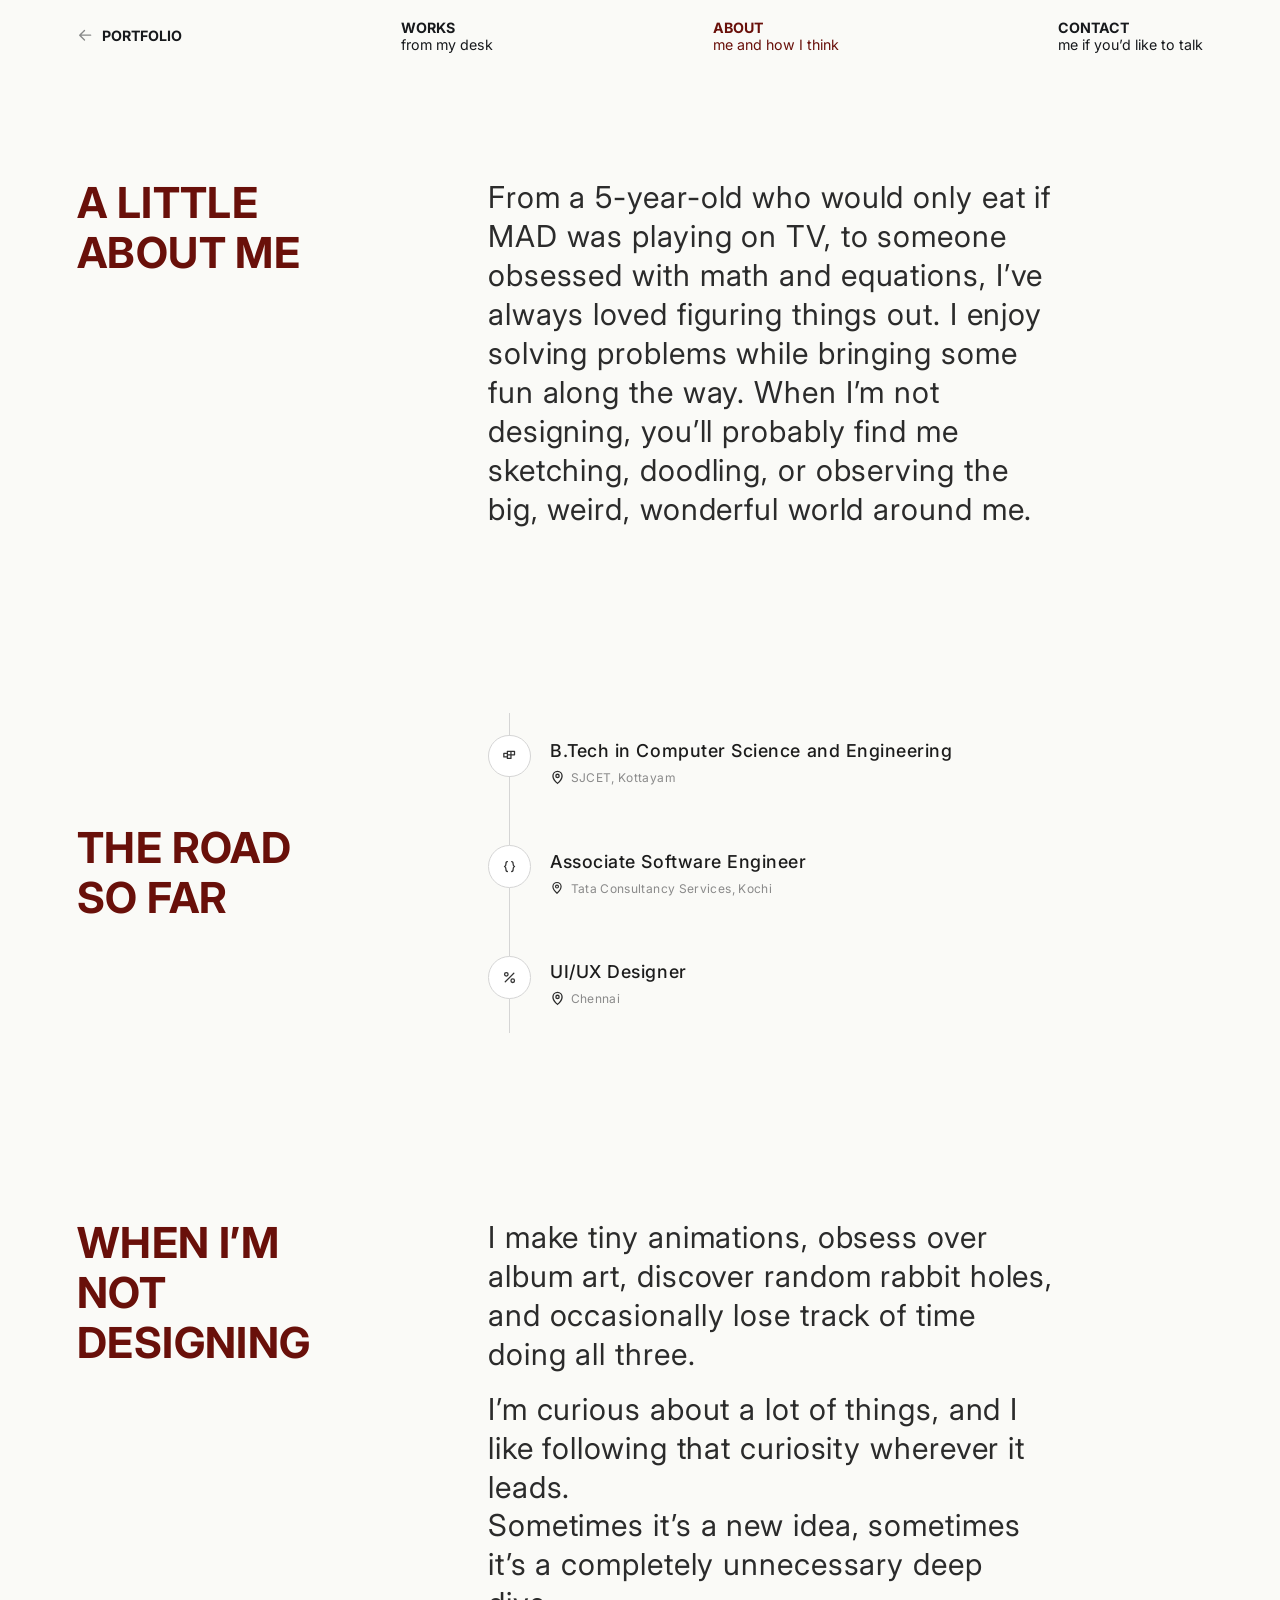
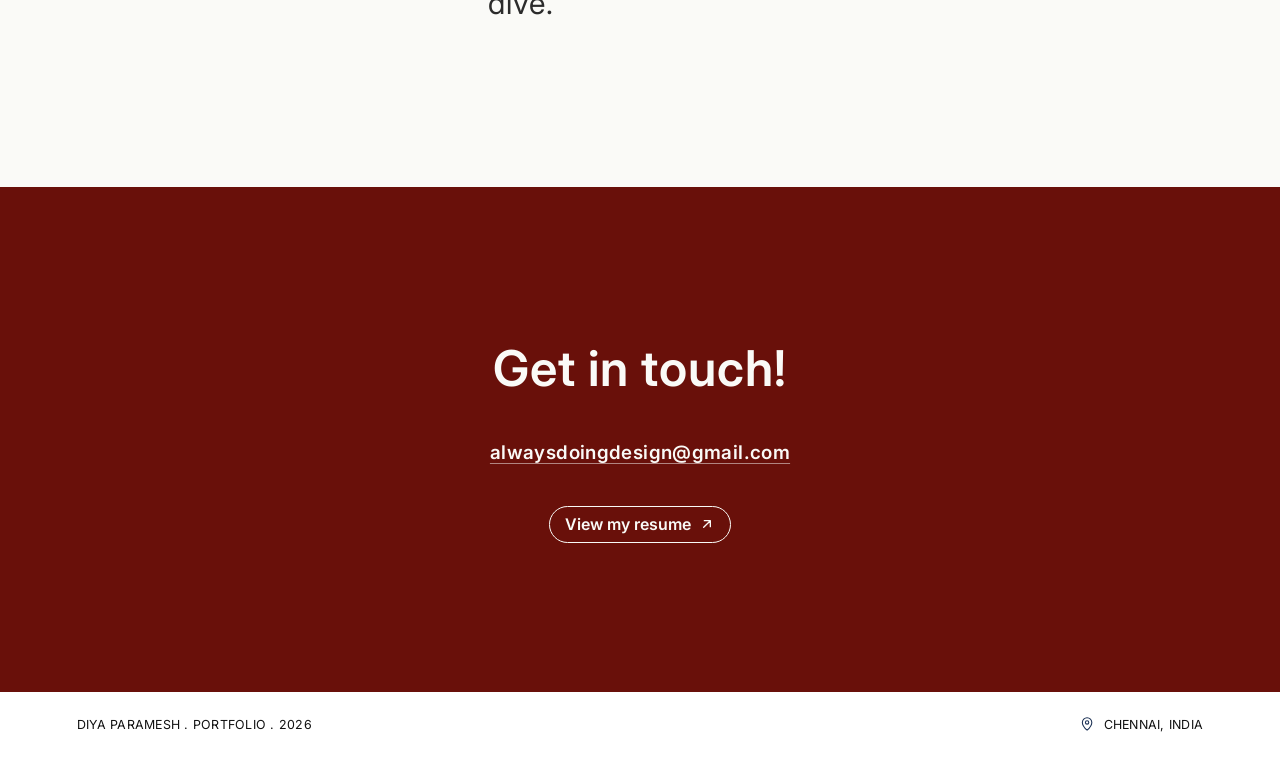
==== about.html @ e0adf94e "Add a custom cursor and tidy shared pieces across pages - Dot-and-ring cursor that grows over links," ====
<!doctype html>
<html lang="en">
<head>
  <meta charset="utf-8" />
  <meta name="viewport" content="width=device-width, initial-scale=1" />
  <title>About · Diya Paramesh</title>
  <meta name="description" content="About Diya Paramesh: a designer with a computer science background, based in Chennai." />
  <link rel="preconnect" href="https://fonts.googleapis.com" />
  <link rel="preconnect" href="https://fonts.gstatic.com" crossorigin />
  <link href="https://fonts.googleapis.com/css2?family=Inter:wght@400;500;600;700;800&display=swap" rel="stylesheet" />
  <link rel="stylesheet" href="case-study.css" />
  <link rel="stylesheet" href="about.css" />
  <link rel="stylesheet" href="cursor.css" />
</head>
<body class="about" style="--cursor: #69100a">
  <header class="cs-header">
    <div class="cs-container cs-header-inner">
      <a class="back" href="index.html">
        <svg viewBox="0 0 24 24" aria-hidden="true"><path d="M20 12H4M11 5l-7 7 7 7" /></svg>
        Portfolio
      </a>
      <a href="index.html#work"><strong>Works</strong><span>from my desk</span></a>
      <a href="about.html" aria-current="page"><strong>About</strong><span>me and how I think</span></a>
      <a href="#contact"><strong>Contact</strong><span>me if you’d like to talk</span></a>
    </div>
  </header>

  <main>
    <section class="a-row cs-container">
      <h1 class="a-heading">A little<br /> about me</h1>
      <p class="a-big">From a 5-year-old who would only eat if MAD was playing on TV, to someone obsessed with math and equations, I’ve always loved figuring things out. I enjoy solving problems while bringing some fun along the way. When I’m not designing, you’ll probably find me sketching, doodling, or observing the big, weird, wonderful world around me.</p>
    </section>

    <section class="a-row a-road cs-container">
      <h2 class="a-heading">The road<br /> so far</h2>
      <ol class="a-timeline">
        <li>
          <span class="a-icon" aria-hidden="true"><svg viewBox="0 0 24 24"><path d="M4 9h5v5H4zM9 6h5v5H9zM9 11h5v5H9zM14 6h5v5h-5z" /></svg></span>
          <div><h3>B.Tech in Computer Science and Engineering</h3><p class="a-place">SJCET, Kottayam</p></div>
        </li>
        <li>
          <span class="a-icon" aria-hidden="true"><svg viewBox="0 0 24 24"><path d="M9 5c-2 0-2 1.5-2 3s0 3-2 4c2 1 2 2.5 2 4s0 3 2 3M15 5c2 0 2 1.5 2 3s0 3 2 4c-2 1-2 2.5-2 4s0 3-2 3" /></svg></span>
          <div><h3>Associate Software Engineer</h3><p class="a-place">Tata Consultancy Services, Kochi</p></div>
        </li>
        <li>
          <span class="a-icon" aria-hidden="true"><svg viewBox="0 0 24 24"><path d="M18 6 6 18" /><circle cx="7.5" cy="7.5" r="2.5" /><circle cx="16.5" cy="16.5" r="2.5" /></svg></span>
          <div><h3>UI/UX Designer</h3><p class="a-place">Chennai</p></div>
        </li>
      </ol>
    </section>

    <section class="a-row cs-container">
      <h2 class="a-heading">When I’m<br /> not<br /> designing</h2>
      <div class="a-big">
        <p>I make tiny animations, obsess over album art, discover random rabbit holes, and occasionally lose track of time doing all three.</p>
        <p>I’m curious about a lot of things, and I like following that curiosity wherever it leads.<br /> Sometimes it’s a new idea, sometimes it’s a completely unnecessary deep dive.</p>
      </div>
    </section>
  </main>

  <footer>
    <section class="a-touch" id="contact">
      <h2>Get in touch!</h2>
      <a class="a-email" href="mailto:alwaysdoingdesign@gmail.com">alwaysdoingdesign@gmail.com</a>
      <a class="a-resume" href="#" target="_blank" rel="noopener">
        View my resume
        <svg viewBox="0 0 24 24" aria-hidden="true"><path d="M7 17 17 7M8 7h9v9" /></svg>
      </a>
    </section>
    <div class="cs-container cs-bottom">
      <span>Diya Paramesh . Portfolio . 2026</span>
      <span class="location">
        <svg viewBox="0 0 24 24" aria-hidden="true"><path d="M12 21s-7-6.1-7-11.5a7 7 0 0 1 14 0C19 14.9 12 21 12 21Z" /><circle cx="12" cy="9.5" r="2.5" /></svg>
        Chennai, India
      </span>
    </div>
  </footer>
  <script src="cursor.js" defer></script>
</body>
</html>
---- case-study.css ----
/* Case study pages. Sizes are written in design units (--u): 1u is one
   pixel of the 1440px-wide design. The 1000u content column fills the
   viewport (capped at 1440px) less a side margin of 6vw, kept between
   24px and 96px. */
:root {
  --gutter: clamp(24px, 6vw, 96px);
  --u: calc((min(100vw, 1440px) - 2 * var(--gutter)) / 1000);
  /* Nav bar and footers keep the design's original scale. */
  --n: calc(min(100vw, 1440px) / 1440);
  --bg: #0f0d0e;
  --text: #c8c2c2;
  --bright: #e7e1e1;
  --soft: #d6d2d2;
  --red: #cb1820;
  --line: #bdbdbd;
  --border: #a8a6a7;
  --sans: "Inter", system-ui, -apple-system, "Segoe UI", sans-serif;
  --mono: "Roboto Mono", ui-monospace, "SFMono-Regular", Menlo, monospace;
}

*, *::before, *::after { box-sizing: border-box; }

html { scroll-behavior: smooth; }

body {
  margin: 0;
  background: var(--bg);
  color: var(--text);
  font-family: var(--sans);
  -webkit-font-smoothing: antialiased;
  overflow-x: hidden;
}

h1, h2, p, figure, dl, dd { margin: 0; }
a { color: inherit; text-decoration: none; }
img { display: block; max-width: 100%; }

svg {
  fill: none;
  stroke: currentColor;
  stroke-width: 2;
  stroke-linecap: round;
  stroke-linejoin: round;
}

.cs-container {
  width: calc(1000 * var(--u));
  margin-left: auto;
  margin-right: auto;
}

/* Header */

.cs-header-inner {
  display: flex;
  color: #4a4645;
  align-items: center;
  justify-content: space-between;
  height: calc(80 * var(--n));
  font-size: max(calc(16 * var(--n)), 12px);
}

.cs-header-inner a {
  display: flex;
  flex-direction: column;
}

.cs-header-inner strong {
  font-weight: 700;
  text-transform: uppercase;
}

.cs-header-inner a:hover,
.cs-header-inner .back:hover { color: var(--text); }

.cs-header-inner .back {
  flex-direction: row;
  align-items: center;
  gap: calc(10 * var(--n));
  font-weight: 700;
  text-transform: uppercase;
}

.back svg {
  width: 1.15em;
  height: 1.15em;
}

/* Hero */

.cs-hero {
  padding-top: 200px;
  padding-bottom: 200px;
}

.cs-hero-grid {
  display: flex;
  justify-content: space-between;
  align-items: flex-start;
  gap: 40px;
}

.cs-hero-text { width: calc(486 * var(--u)); }

.cs-eyebrow {
  display: inline-block;
  padding-bottom: calc(18 * var(--u));
  border-bottom: 2px solid #4a4848;
  font-size: max(calc(17 * var(--u)), 13px);
  letter-spacing: 0.02em;
}

.cs-eyebrow strong {
  font-weight: 600;
  text-transform: uppercase;
}

.cs-title {
  margin-top: calc(12 * var(--u));
  font-size: calc(50 * var(--u));
  line-height: calc(58 * var(--u));
  font-weight: 700;
  letter-spacing: 0.02em;
  text-transform: uppercase;
}

.cs-title span { color: var(--red); }

.cs-lead {
  margin-top: calc(22 * var(--u));
  font-size: max(calc(18 * var(--u)), 15px);
  line-height: 2;
  font-weight: 600;
}

.cs-intro {
  margin-top: calc(31 * var(--u));
  font-size: max(calc(14 * var(--u)), 13px);
  line-height: 2.57;
  color: var(--soft);
}

.cs-intro b {
  font-weight: 600;
  color: var(--text);
}

/* The phone image is 203 × 455 of a 351 × 455 figure; the caption
   overlaps its bottom-right corner. */
.cs-figure {
  position: relative;
  flex-shrink: 0;
  width: calc(351 * var(--u));
  aspect-ratio: 351 / 455;
  margin-top: calc(2 * var(--u));
}

.cs-figure img { width: 57.83%; }

.cs-figure figcaption {
  position: absolute;
  left: 48.72%;
  top: 79.78%;
  width: 51.28%;
  height: 19.78%;
  display: flex;
  flex-direction: column;
  justify-content: center;
  padding: 0 calc(10 * var(--u));
  background: #4a4645;
  border: 1px solid var(--line);
  font-size: max(calc(11 * var(--u)), 10px);
  line-height: 1.45;
  color: var(--soft);
}

.cs-figure figcaption strong {
  margin-bottom: calc(3 * var(--u));
  font-weight: 600;
  letter-spacing: 0.06em;
  text-transform: uppercase;
  color: var(--text);
}

.cs-facts {
  display: flex;
  gap: calc(53 * var(--u));
  margin-top: calc(98 * var(--u));
  padding-top: calc(23 * var(--u));
  border-top: 1px solid var(--line);
  font-size: max(calc(16 * var(--u)), 14px);
  line-height: 1.625;
}

.cs-facts dt {
  font-weight: 700;
  text-transform: uppercase;
}

/* Story */

.tag {
  display: inline-flex;
  align-items: center;
  height: calc(38 * var(--u));
  padding: 0 calc(10 * var(--u));
  border: 1px solid var(--line);
  border-radius: 2px;
  font-size: max(calc(17 * var(--u)), 13px);
  text-transform: uppercase;
  letter-spacing: 0.02em;
}

.story-title {
  margin-top: calc(26 * var(--u));
  font-family: var(--mono);
  font-size: calc(48 * var(--u));
  line-height: calc(63 * var(--u));
  font-weight: 400;
  letter-spacing: 0.01em;
}

.story-grid {
  display: grid;
  grid-template-columns: 1fr 1fr;
  gap: calc(39 * var(--u)) calc(18 * var(--u));
  margin-top: calc(50 * var(--u));
}

.story-card {
  position: relative;
  min-height: calc(350 * var(--u));
  padding: calc(31 * var(--u)) calc(44 * var(--u)) calc(30 * var(--u)) calc(67 * var(--u));
  border: 1px solid var(--border);
}

.story-num {
  position: absolute;
  left: calc(21 * var(--u));
  top: calc(33 * var(--u));
  display: grid;
  place-items: center;
  width: max(calc(27 * var(--u)), 24px);
  height: max(calc(27 * var(--u)), 24px);
  border: 1px solid var(--border);
  border-radius: 3px;
  font-size: max(calc(10 * var(--u)), 10px);
  color: var(--soft);
}

.story-body img {
  width: 100%;
  aspect-ratio: 379 / 183;
  object-fit: cover;
}

.story-body p {
  margin-top: calc(18 * var(--u));
  font-size: max(calc(13.5 * var(--u)), 13px);
  line-height: 1.78;
  color: var(--soft);
}

.skip-row {
  display: flex;
  justify-content: flex-end;
  margin-top: calc(40 * var(--u));
}

.skip-row + .story-grid { margin-top: calc(60 * var(--u)); }

.skip {
  display: inline-flex;
  align-items: center;
  gap: calc(10 * var(--u));
  height: max(calc(36 * var(--u)), 34px);
  padding: 0 calc(16 * var(--u)) 0 calc(18 * var(--u));
  border: 1px solid var(--border);
  border-radius: 999px;
  font-size: max(calc(16 * var(--u)), 14px);
  transition: background-color 0.2s, color 0.2s;
}

.skip:hover {
  background: var(--bright);
  color: var(--bg);
}

.skip svg {
  width: 1em;
  height: 1em;
}

/* The premise */

.story { padding-bottom: 200px; }

.premise {
  display: grid;
  grid-template-columns: 1fr 1px 1fr;
  gap: calc(48 * var(--u));
  align-items: center;
  padding: 0 0 200px;
}

.premise::before {
  content: "";
  grid-column: 2;
  grid-row: 1;
  align-self: stretch;
  background: var(--line);
}

.premise-left {
  grid-column: 1;
  grid-row: 1;
  padding-left: calc(22 * var(--u));
}

.premise-right {
  grid-column: 3;
  grid-row: 1;
  padding: calc(28 * var(--u)) calc(23 * var(--u)) calc(26 * var(--u)) 0;
}

.eyebrow-line {
  display: inline-block;
  padding-bottom: calc(6 * var(--u));
  border-bottom: 1px solid #666565;
  font-size: max(calc(11 * var(--u)), 11px);
  text-transform: uppercase;
  letter-spacing: 0.02em;
}

.premise-title {
  margin-top: calc(22 * var(--u));
  font-size: calc(40 * var(--u));
  line-height: calc(64 * var(--u));
  font-weight: 500;
  letter-spacing: 0.03em;
}

.premise-right h3 {
  margin: 0;
  font-size: max(calc(20 * var(--u)), 17px);
  font-weight: 400;
}

.premise-right > p {
  margin-top: calc(22 * var(--u));
  font-size: max(calc(13 * var(--u)), 13px);
  line-height: 1.58;
  color: var(--soft);
}

.callout {
  margin: calc(16 * var(--u)) 0 0;
  padding: calc(30 * var(--u)) calc(40 * var(--u)) calc(26 * var(--u)) calc(29 * var(--u));
  border: 1px solid var(--line);
  border-left: 4px solid var(--bright);
  border-radius: 2px;
  font-size: max(calc(18 * var(--u)), 16px);
  line-height: 1.25;
  font-weight: 500;
}

.callout .red {
  margin-top: calc(14 * var(--u));
  color: var(--red);
  line-height: 1.33;
}

/* Shared section type */

.light-title {
  margin-top: calc(28 * var(--u));
  font-size: calc(48 * var(--u));
  line-height: calc(58 * var(--u));
  font-weight: 300;
  letter-spacing: 0.01em;
}

.body-copy {
  font-size: max(calc(14 * var(--u)), 13px);
  line-height: 1.72;
  color: var(--soft);
}

/* Design focus */

.focus {
  display: flex;
  justify-content: space-between;
  align-items: flex-start;
  gap: 40px;
  padding: 0 0 calc(104 * var(--u));
}

.focus-text { width: calc(430 * var(--u)); }

.focus-title { max-width: calc(400 * var(--u)); }

.focus .body-copy { margin-top: calc(40 * var(--u)); }

.framed {
  flex-shrink: 0;
  width: calc(475 * var(--u));
  margin-top: calc(72 * var(--u));
  padding: calc(15 * var(--u));
  border: 1px solid var(--line);
}

.framed img {
  width: 100%;
  aspect-ratio: 445 / 224;
  object-fit: cover;
}

/* What I found */

.found { padding: calc(104 * var(--u)) 0; }

.found-title { max-width: calc(880 * var(--u)); }

.found .body-copy { margin-top: calc(34 * var(--u)); }

.found-grid {
  display: grid;
  grid-template-columns: repeat(2, calc(408 * var(--u)));
  gap: calc(24 * var(--u));
  margin-top: calc(66 * var(--u));
}

.found-card {
  display: flex;
  flex-direction: column;
  justify-content: center;
  min-height: calc(241 * var(--u));
  padding: calc(28 * var(--u));
  border: 1px solid var(--line);
  font-size: max(calc(14 * var(--u)), 13px);
}

.found-card h3 {
  margin: 0;
  font-size: max(calc(18 * var(--u)), 16px);
  font-weight: 600;
  letter-spacing: 0.01em;
}

.found-card h3 + p {
  margin-top: calc(40 * var(--u));
  line-height: 1.22;
  color: var(--soft);
}

.stat {
  font-size: calc(48 * var(--u));
  line-height: 1;
  font-weight: 300;
  letter-spacing: 0.02em;
}

.stat-label {
  margin-top: calc(8 * var(--u));
  font-weight: 700;
  line-height: 1.72;
}

.found-card .muted {
  margin-top: calc(18 * var(--u));
  line-height: 1.22;
  color: #b5b0b0;
}

/* What users reported */

.voices { padding: calc(104 * var(--u)) 0 calc(83 * var(--u)); }

.voices-title {
  font-size: max(calc(18 * var(--u)), 15px);
  font-weight: 400;
  text-transform: uppercase;
  letter-spacing: 0.02em;
}

.voices-grid {
  display: grid;
  grid-template-columns: repeat(3, 1fr);
  gap: calc(49 * var(--u));
  align-items: stretch;
  margin-top: calc(36 * var(--u));
}

.voice {
  display: flex;
  flex-direction: column;
  justify-content: space-between;
  min-height: calc(239 * var(--u));
  padding: calc(46 * var(--u)) calc(24 * var(--u)) calc(26 * var(--u));
  border: 1px solid var(--line);
  border-radius: 3px;
  transition: margin 0.25s, padding 0.25s, background-color 0.25s;
}

.voice:hover {
  margin: calc(-11 * var(--u)) 0;
  padding-top: calc(57 * var(--u));
  padding-bottom: calc(37 * var(--u));
}

.voice blockquote {
  margin: 0;
  padding: 0 calc(24 * var(--u));
  font-size: max(calc(18 * var(--u)), 16px);
  line-height: 1.22;
  font-weight: 300;
}

.voice figcaption {
  display: flex;
  align-items: center;
  gap: calc(12 * var(--u));
  margin-top: calc(32 * var(--u));
  font-size: max(calc(10 * var(--u)), 11px);
  line-height: 1.2;
  color: #b5b0b0;
}

.voice figcaption strong {
  display: block;
  font-weight: 700;
  color: var(--text);
}

.avatar {
  display: grid;
  place-items: center;
  flex-shrink: 0;
  width: max(calc(30 * var(--u)), 28px);
  height: max(calc(30 * var(--u)), 28px);
  border: 1px solid var(--line);
  border-radius: 2px;
  font-size: max(calc(12 * var(--u)), 11px);
  font-weight: 300;
  color: var(--text);
}

.insight {
  margin-top: calc(41 * var(--u));
  padding: calc(32 * var(--u)) calc(44 * var(--u)) calc(32 * var(--u)) calc(32 * var(--u));
  border: 1px solid var(--line);
  border-left: 4px solid var(--bright);
}

.tag-bold { font-weight: 700; }

.insight p:last-child {
  margin-top: calc(18 * var(--u));
  font-size: calc(24 * var(--u));
  line-height: 1.21;
  font-weight: 300;
}

.insight b { font-weight: 600; }

/* Defining the intervention: light band */

.intervention {
  padding: calc(104 * var(--u)) 0;
  background: #fafaf7;
  color: #111;
  text-align: center;
}

.intervention .tag {
  border-color: #4a4645;
  color: #111;
}

.intervention h2 {
  margin-top: calc(112 * var(--u));
  font-size: calc(48 * var(--u));
  line-height: calc(58 * var(--u));
  font-weight: 400;
}

.intervention p:not(.tag) {
  max-width: calc(1000 * var(--u));
  margin: calc(112 * var(--u)) auto 0;
  font-size: max(calc(18 * var(--u)), 15px);
  line-height: 1.22;
  letter-spacing: 0.02em;
}

.fade-line {
  display: block;
  width: calc(491 * var(--u));
  height: 3px;
  margin: calc(110 * var(--u)) auto 0;
  border-radius: 50%;
  background: linear-gradient(90deg, transparent, #4a4645 25%, #4a4645 75%, transparent);
}

/* Ideation */

.ideation {
  display: flex;
  justify-content: space-between;
  align-items: flex-start;
  gap: 40px;
  padding: calc(104 * var(--u)) 0;
}

.ideation-text { width: calc(430 * var(--u)); }

.ideation-intro {
  margin-top: calc(30 * var(--u));
  font-size: max(calc(14 * var(--u)), 13px);
  line-height: 1.22;
}

.gaps {
  margin: calc(48 * var(--u)) 0 0;
  padding: 0;
  list-style: none;
}

.gaps li {
  display: flex;
  gap: calc(25 * var(--u));
}

.gaps li + li { margin-top: calc(32 * var(--u)); }

.num {
  display: grid;
  place-items: center;
  flex-shrink: 0;
  width: max(calc(30 * var(--u)), 26px);
  height: max(calc(30 * var(--u)), 26px);
  border: 1px solid var(--line);
  border-radius: 2px;
  font-size: max(calc(13 * var(--u)), 12px);
  font-weight: 300;
}

.gaps h3 {
  margin: calc(2 * var(--u)) 0 0;
  font-size: max(calc(12 * var(--u)), 12px);
  font-weight: 600;
}

.gaps p {
  margin-top: calc(11 * var(--u));
  font-size: max(calc(12 * var(--u)), 12px);
  line-height: 1.25;
  color: var(--soft);
}

.ideation-phones {
  display: flex;
  gap: calc(37 * var(--u));
  margin-top: calc(87 * var(--u));
}

.ideation-phones img {
  width: auto;
  height: calc(345 * var(--u));
}

.ideation-phones figcaption,
.compare figcaption {
  margin-top: calc(18 * var(--u));
  font-size: max(calc(12 * var(--u)), 11px);
  letter-spacing: 0.03em;
  text-align: center;
  color: var(--soft);
}

.ideation-phones figcaption { text-transform: uppercase; }

/* Why Nothing OS */

.nothing {
  display: flex;
  justify-content: space-between;
  align-items: flex-start;
  gap: 40px;
  padding: calc(104 * var(--u)) 0;
}

.nothing .light-title { margin-top: 0; }

.nothing-text { width: calc(479 * var(--u)); }

.nothing-intro {
  margin-top: calc(66 * var(--u));
  font-size: max(calc(13 * var(--u)), 13px);
  line-height: 1.3;
  letter-spacing: 0.02em;
}

.nothing-intro em { font-weight: 600; }

.boxed {
  display: flex;
  align-items: center;
  min-height: calc(152 * var(--u));
  margin-top: calc(66 * var(--u));
  padding: calc(24 * var(--u)) calc(33 * var(--u));
  border: 1px solid var(--line);
  border-radius: 2px;
  font-size: calc(24 * var(--u));
  line-height: 1.21;
  font-weight: 300;
  letter-spacing: 0.02em;
}

.nothing-img {
  flex-shrink: 0;
  width: calc(480 * var(--u));
  margin-top: calc(25 * var(--u));
}

/* Directions explored */

.directions { padding: calc(104 * var(--u)) 0; }

.directions .light-title,
.refined .light-title { margin-top: 0; }

.directions-grid {
  display: grid;
  grid-template-columns: repeat(3, calc(200 * var(--u)));
  justify-content: space-between;
  margin-top: calc(90 * var(--u));
}

.direction img { width: 100%; }

.direction h3 {
  margin: calc(36 * var(--u)) 0 0;
  font-size: max(calc(11 * var(--u)), 12px);
  line-height: 1.1;
  font-weight: 600;
}

.direction > p {
  margin-top: calc(22 * var(--u));
  font-size: max(calc(11 * var(--u)), 12px);
  line-height: 1.1;
  color: var(--soft);
}

.pills {
  display: flex;
  flex-direction: column;
  align-items: flex-start;
  gap: 6px;
  margin: calc(17 * var(--u)) 0 0;
  padding: 0;
  list-style: none;
}

.pills li {
  padding: 8px 6px;
  border: 1px solid var(--bright);
  border-radius: 2px;
  font-size: 10px;
  line-height: 1.3;
}

.pills .dim { border-color: #6b6868; }

/* Side-by-side phones in a frame, with a note to the right */

.current { padding: calc(104 * var(--u)) 0 calc(105 * var(--u)); }

.refined { padding: calc(104 * var(--u)) 0 calc(105 * var(--u)); }

.refined .light-title { margin-left: calc(178 * var(--u)); }

.refined .compare { margin-top: calc(90 * var(--u)); }

.refined .compare + .compare { margin-top: calc(91 * var(--u)); }

.compare {
  position: relative;
  display: grid;
  grid-template-columns: repeat(2, calc(208 * var(--u)));
  gap: calc(44 * var(--u));
  align-content: start;
  width: calc(561 * var(--u));
  min-height: calc(629 * var(--u));
  margin-left: calc(178 * var(--u));
  padding: calc(65 * var(--u)) 0 calc(40 * var(--u)) calc(51 * var(--u));
  border: 1px solid var(--line);
}

.compare img { width: 100%; }

.compare figcaption {
  margin-top: calc(30 * var(--u));
  font-size: max(calc(11 * var(--u)), 11px);
  letter-spacing: 0.02em;
  line-height: 1.2;
}

.arrow {
  position: absolute;
  left: calc(400 * var(--u));
  top: calc(12 * var(--u));
  width: calc(222 * var(--u));
  height: calc(76 * var(--u));
  overflow: visible;
  stroke: var(--line);
  stroke-width: 4;
}

.note {
  position: absolute;
  left: calc(100% + 31 * var(--u));
  top: calc(98 * var(--u));
  width: calc(230 * var(--u));
  font-size: max(calc(11 * var(--u)), 11px);
  line-height: 1.2;
  color: var(--soft);
}

.note p + p { margin-top: calc(13 * var(--u)); }

.note p.note-gap { margin-top: calc(48 * var(--u)); }

.note b {
  font-weight: 600;
  color: var(--text);
}

/* Interactive prototype: light band */

.prototype {
  padding: calc(104 * var(--u)) 0 calc(105 * var(--u));
  background: #fafaf7;
  color: #111;
}

.prototype .light-title { margin-top: 0; }

.prototype-intro {
  max-width: calc(330 * var(--u));
  margin-top: calc(12 * var(--u));
  font-size: max(calc(14 * var(--u)), 13px);
  line-height: 1.22;
}

.prototype-frame {
  display: flex;
  justify-content: space-between;
  width: calc(485 * var(--u));
  margin: calc(46 * var(--u)) auto 0;
  padding: calc(28 * var(--u)) calc(24 * var(--u)) calc(24 * var(--u)) calc(25 * var(--u));
  border: 1px solid #d81921;
}

.prototype-frame figure { width: calc(148 * var(--u)); }

.prototype-screen {
  aspect-ratio: 148 / 320;
  background: #d9d9d9;
}

.prototype-frame figcaption {
  margin-top: calc(32 * var(--u));
  font-size: max(calc(11 * var(--u)), 11px);
  line-height: 1.2;
  text-align: center;
}

/* System efficiency */

.efficiency { padding: calc(104 * var(--u)) 0; }

.efficiency-panel {
  padding-bottom: calc(12 * var(--u));
  background: #000;
}

.efficiency .light-title {
  margin-top: calc(30 * var(--u));
  letter-spacing: 0.04em;
}

.efficiency-intro {
  max-width: calc(870 * var(--u));
  margin-top: calc(28 * var(--u));
  font-size: max(calc(14 * var(--u)), 13px);
  line-height: 1.22;
  letter-spacing: 0.04em;
}

.flow {
  margin: calc(40 * var(--u)) 0 0 calc(12 * var(--u));
  padding: 0;
  list-style: none;
}

.flow-step {
  display: inline-flex;
  align-items: center;
  min-height: calc(79 * var(--u));
  padding: calc(12 * var(--u)) calc(17 * var(--u));
  background: #121011;
  border: 1px solid var(--line);
  font-size: max(calc(12 * var(--u)), 12px);
  line-height: 1.4;
  letter-spacing: 0.04em;
}

.flow-step b { font-weight: 600; }

.flow-arrow {
  display: flex;
  height: calc(95 * var(--u));
  align-items: center;
  padding-left: calc(4 * var(--u));
}

.flow-arrow svg {
  width: max(calc(16 * var(--u)), 16px);
  height: max(calc(16 * var(--u)), 16px);
}

/* Initial testing */

.testing { padding: calc(104 * var(--u)) 0 calc(105 * var(--u)); }

.testing-title {
  margin-top: calc(6 * var(--u));
  font-size: calc(48 * var(--u));
  line-height: calc(58 * var(--u));
  font-weight: 400;
  letter-spacing: 0.04em;
}

.testing-intro {
  margin-top: calc(6 * var(--u));
  font-size: max(calc(14 * var(--u)), 13px);
  line-height: 1.72;
  letter-spacing: 0.03em;
}

.testing-box {
  display: grid;
  grid-template-columns: calc(340 * var(--u)) 1fr;
  min-height: calc(214 * var(--u));
  margin-top: calc(52 * var(--u));
  border: 1px solid var(--line);
}

.testing-stat {
  display: flex;
  flex-direction: column;
  align-items: center;
  justify-content: center;
  border-right: 1px solid var(--line);
}

.testing-stat .big {
  font-size: calc(56 * var(--u));
  line-height: 1;
  font-weight: 600;
}

.testing-stat .label {
  margin-top: calc(18 * var(--u));
  font-size: max(calc(12 * var(--u)), 12px);
  font-weight: 600;
  letter-spacing: 0.03em;
  text-transform: uppercase;
}

.testing-detail {
  padding: calc(42 * var(--u)) calc(41 * var(--u)) calc(36 * var(--u));
  font-size: max(calc(12 * var(--u)), 12px);
  line-height: 1.25;
  letter-spacing: 0.03em;
}

.testing-detail blockquote {
  margin: calc(44 * var(--u)) 0 0;
  padding: calc(4 * var(--u)) calc(14 * var(--u)) calc(2 * var(--u));
  border: 1px solid var(--line);
  border-left: 2px solid #d81921;
  font-size: max(calc(14 * var(--u)), 13px);
  line-height: 1.22;
  letter-spacing: 0.02em;
}

.testing-detail blockquote b { font-weight: 600; }

.testing-detail .quote {
  margin-top: calc(6 * var(--u));
  font-style: italic;
  font-weight: 700;
}

/* The impact */

.impact { padding: calc(104 * var(--u)) 0 calc(103 * var(--u)); }

.impact .light-title { letter-spacing: 0.04em; }

.impact-intro {
  margin-top: calc(34 * var(--u));
  font-size: max(calc(14 * var(--u)), 13px);
  line-height: 1.22;
  letter-spacing: 0.03em;
}

.beyond {
  margin-top: calc(66 * var(--u));
  padding: calc(22 * var(--u)) 0 calc(22 * var(--u)) calc(21 * var(--u));
  border-left: 4px solid #d81921;
  font-size: max(calc(14 * var(--u)), 13px);
  line-height: 1.22;
}

.beyond h3 {
  margin: 0;
  font-size: inherit;
  font-weight: 600;
}

.beyond p { margin-top: calc(18 * var(--u)); }

.impact-grid {
  display: grid;
  grid-template-columns: repeat(3, 1fr);
  min-height: calc(253 * var(--u));
  margin-top: calc(64 * var(--u));
  border: 1px solid var(--line);
}

.impact-grid article {
  padding: calc(34 * var(--u)) calc(33 * var(--u));
  font-size: max(calc(14 * var(--u)), 13px);
  line-height: 1.22;
  letter-spacing: 0.03em;
}

.impact-grid article + article { border-left: 1px solid var(--line); }

.impact-grid h3 {
  margin: 0;
  font-size: inherit;
  font-weight: 500;
}

.impact-grid p {
  margin-top: calc(48 * var(--u));
  font-weight: 300;
  letter-spacing: 0.04em;
  color: #a19c9c;
}

/* Conclusion: the light band again, with larger body text */

.conclusion .tag { border-color: var(--line); }

.conclusion h2 {
  margin-top: calc(66 * var(--u));
  letter-spacing: 0.03em;
}

.intervention.conclusion p:not(.tag) {
  max-width: calc(980 * var(--u));
  margin-top: calc(65 * var(--u));
  font-size: max(calc(24 * var(--u)), 17px);
  line-height: 1.21;
}

.conclusion .fade-line {
  margin-top: calc(66 * var(--u));
  background: linear-gradient(90deg, transparent, #0f0d0e 25%, #0f0d0e 75%, transparent);
}

/* Footer */

.cs-footer { border-top: 1px solid #2a2828; }

.next-nav {
  display: grid;
  grid-template-columns: 1fr auto 1fr;
  align-items: center;
  padding: calc(48 * var(--n)) 0;
}

.all-work {
  grid-column: 2;
  display: flex;
  flex-direction: column;
  align-items: center;
  gap: calc(8 * var(--n));
  font-size: max(calc(11 * var(--n)), 11px);
  letter-spacing: 0.04em;
  text-transform: uppercase;
  color: #ccc6c6;
}

.all-work::before {
  content: "";
  width: calc(32 * var(--n));
  height: 2px;
  background: #7b7777;
  transition: width 0.2s, background-color 0.2s;
}

.all-work:hover::before {
  width: calc(48 * var(--n));
  background: var(--bright);
}

.next {
  grid-column: 3;
  justify-self: end;
  display: flex;
  flex-direction: column;
  align-items: flex-end;
  gap: calc(4 * var(--n));
  font-size: max(calc(13 * var(--n)), 12px);
  color: #ccc6c6;
}

.next-label {
  display: inline-flex;
  align-items: center;
  gap: 4px;
  font-size: max(calc(11 * var(--n)), 11px);
  letter-spacing: 0.04em;
  text-transform: uppercase;
}

.next-label svg {
  width: 1.1em;
  height: 1.1em;
  transition: transform 0.2s;
}

.next:hover .next-label svg { transform: translateX(3px); }

.next strong {
  font-size: max(calc(20 * var(--n)), 18px);
  font-weight: 700;
  color: var(--text);
}

.cs-bottom {
  display: flex;
  justify-content: space-between;
  align-items: center;
  gap: 16px;
  padding: calc(27.5 * var(--n)) 0;
  border-top: 1px solid #2a2828;
  font-size: max(calc(14 * var(--n)), 12px);
  letter-spacing: 0.02em;
  text-transform: uppercase;
  color: #6b6666;
}

.cs-bottom .location {
  display: inline-flex;
  align-items: center;
  gap: calc(10 * var(--n));
}

.cs-bottom .location svg {
  width: 1.3em;
  height: 1.3em;
  stroke-width: 1.6;
}

/* Phones and small tablets: fixed scale, single column */

@media (max-width: 900px) {
  :root { --u: 1px; --n: 1px; }

  .cs-container {
    width: auto;
    margin-left: 24px;
    margin-right: 24px;
  }

  .cs-header-inner { height: 64px; }

  .cs-hero { padding-top: 200px; }

  .cs-hero-grid {
    flex-direction: column;
    align-items: center;
    gap: 56px;
  }

  .cs-hero-text { width: auto; }

  .cs-title {
    font-size: 40px;
    line-height: 46px;
  }

  .cs-lead { line-height: 1.7; }

  .cs-intro { line-height: 2; }

  .cs-figure { width: min(351px, 100%); }

  .cs-facts { margin-top: 56px; }

  .story-title {
    font-size: 26px;
    line-height: 38px;
  }

  .story-title br { display: none; }

  .story-grid {
    grid-template-columns: 1fr;
    gap: 16px;
  }

  .story-card {
    min-height: 0;
    padding: 16px;
  }

  .story-num {
    position: static;
    margin-bottom: 12px;
  }

  .premise {
    grid-template-columns: 1fr;
    gap: 32px;
    padding: 0 0 200px;
  }

  .premise::before { display: none; }

  .premise-left,
  .premise-right {
    grid-column: 1;
    grid-row: auto;
    padding: 0;
  }

  .premise-right {
    padding-top: 32px;
    border-top: 1px solid var(--line);
  }

  .premise-title br { display: none; }

  .callout { padding: 22px 20px; }

  .light-title,
  .premise-title,
  .stat,
  .intervention h2 {
    font-size: 32px;
    line-height: 40px;
  }

  .focus {
    flex-direction: column;
    padding: 0 0 80px;
  }

  .focus-text,
  .focus-title,
  .framed { width: 100%; max-width: none; }

  .framed { margin-top: 0; }

  .found,
  .voices { padding: 80px 0; }

  .found-grid,
  .voices-grid { grid-template-columns: 1fr; gap: 16px; }

  .found-card,
  .voice { min-height: 0; padding: 28px 24px; }

  .voice:hover { margin: 0; padding: 28px 24px; }

  .voice blockquote { padding: 0; }

  .insight { padding: 24px 20px; }

  .insight p:last-child { font-size: 20px; }

  .intervention { padding: 80px 0; }

  .intervention h2,
  .intervention p:not(.tag) { margin-top: 48px; }

  .intervention h2 br { display: none; }

  .fade-line { width: 70%; margin-top: 56px; }

  .ideation,
  .nothing {
    flex-direction: column;
    padding: 80px 0;
  }

  .ideation-text,
  .nothing-text,
  .nothing-img { width: 100%; }

  .ideation-phones {
    width: 100%;
    margin-top: 0;
    gap: 16px;
  }

  .ideation-phones figure { flex: 1; }

  .boxed { font-size: 20px; padding: 24px 20px; min-height: 0; }

  .directions,
  .current,
  .refined { padding: 80px 0; }

  .directions-grid {
    grid-template-columns: 1fr;
    gap: 56px;
    margin-top: 48px;
  }

  .direction img { width: 200px; }

  .refined .light-title { margin-left: 0; }

  .refined .compare,
  .refined .compare + .compare { margin-top: 40px; }

  .compare {
    grid-template-columns: 1fr 1fr;
    gap: 16px;
    width: 100%;
    min-height: 0;
    margin-left: 0;
    padding: 24px 16px;
  }

  .arrow { display: none; }

  .note {
    position: static;
    grid-column: 1 / -1;
    width: auto;
    margin-top: 16px;
    padding-top: 16px;
    border-top: 1px solid #4a4848;
  }

  .ideation-phones img {
    width: 100%;
    height: auto;
  }

  .prototype,
  .efficiency { padding: 80px 0; }

  .prototype-frame {
    width: 100%;
    gap: 16px;
    padding: 20px 16px;
  }

  .prototype-frame figure { width: auto; flex: 1; }

  .efficiency-panel { padding: 0 0 16px; }

  .flow { margin: 32px 12px 0; }

  .flow-step { min-height: 0; padding: 16px; }

  .flow-arrow { height: 48px; }

  .testing,
  .impact { padding: 80px 0; }

  .testing-title { font-size: 36px; line-height: 44px; }

  .testing-box { grid-template-columns: 1fr; }

  .testing-stat {
    padding: 32px 0;
    border-right: 0;
    border-bottom: 1px solid var(--line);
  }

  .testing-detail { padding: 24px 20px; }

  .testing-detail blockquote { padding: 10px 14px; }

  .impact .light-title br { display: none; }

  .impact-grid { grid-template-columns: 1fr; }

  .impact-grid article + article {
    border-left: 0;
    border-top: 1px solid var(--line);
  }

  .impact-grid article { padding: 24px 20px; }

  .impact-grid p { margin-top: 16px; }

  .conclusion h2 br { display: none; }

  .next-nav {
    grid-template-columns: 1fr auto;
    gap: 16px;
    padding: 32px 0;
  }

  .all-work { grid-column: 1; align-items: flex-start; }

  .next { grid-column: 2; }

  .cs-bottom {
    flex-direction: column;
    align-items: flex-start;
    gap: 8px;
    padding: 20px 0;
    font-size: 12px;
  }

  .cs-bottom .location { gap: 8px; }
}

@media (max-width: 600px) {
  .cs-header-inner span { display: none; }
}
---- about.css ----
/* About page: the home page's light, maroon look on the case study layout. */
.about {
  /* The page content stays at the design's original size (--a); the nav,
     footer and side margins match the rest of the site. */
  --a: calc(min(100vw, 1440px) / 1440);
  --bg: #fafaf7;
  --text: #1c1c1c;
  --soft: #2b2b2b;
  --maroon: #69100a;
}

.about .cs-header-inner { color: #17191c; }

.about .back svg { color: #888989; }

.about .cs-header-inner a:hover,
.about .cs-header-inner .back:hover,
.about .cs-header-inner a[aria-current] { color: var(--maroon); }

/* Heading on the left, content on the right */

.a-row {
  display: grid;
  grid-template-columns: minmax(0, 36.5%) 1fr;
  align-items: start;
  padding: calc(104 * var(--a)) 0;
}

.a-row:first-child { padding-top: calc(120 * var(--a)); }

.a-heading {
  margin: 0;
  font-size: calc(48 * var(--a));
  line-height: 1.17;
  font-weight: 700;
  letter-spacing: 0.01em;
  text-transform: uppercase;
  color: var(--maroon);
}

.a-big {
  max-width: calc(640 * var(--a));
  font-size: calc(34 * var(--a));
  line-height: 1.29;
  letter-spacing: 0.03em;
  color: var(--soft);
}

.a-big p + p { margin-top: calc(18 * var(--a)); }

/* Timeline */

.a-road { align-items: center; }

.a-timeline {
  position: relative;
  margin: 0;
  padding: calc(30 * var(--a)) 0;
  list-style: none;
}

.a-timeline::before {
  content: "";
  position: absolute;
  top: 0;
  bottom: 0;
  left: calc(24 * var(--a));
  width: 1px;
  background: #d5d5d5;
}

.a-timeline li {
  position: relative;
  display: flex;
  align-items: flex-start;
  gap: calc(22 * var(--a));
}

.a-timeline li + li { margin-top: calc(74 * var(--a)); }

.a-icon {
  display: grid;
  place-items: center;
  flex-shrink: 0;
  width: calc(48 * var(--a));
  height: calc(48 * var(--a));
  margin-top: calc(-6 * var(--a));
  border: 1px solid #d5d5d5;
  border-radius: 50%;
  background: #fff;
  color: #333;
  transition: border-color 0.25s, color 0.25s, transform 0.25s;
}

.a-icon svg {
  width: 42%;
  height: 42%;
  stroke-width: 1.8;
}

.a-timeline li:hover .a-icon {
  border-color: var(--maroon);
  color: var(--maroon);
  transform: scale(1.06);
}

.a-timeline h3 {
  margin: 0;
  font-size: max(calc(20 * var(--a)), 16px);
  font-weight: 500;
  letter-spacing: 0.03em;
}

.a-place {
  display: flex;
  align-items: center;
  gap: 6px;
  margin-top: calc(10 * var(--a));
  font-size: max(calc(13 * var(--a)), 12px);
  letter-spacing: 0.03em;
  color: #8a8a8a;
}

.a-place::before {
  content: "";
  width: 1.2em;
  height: 1.2em;
  background: currentColor;
  -webkit-mask: url("data:image/svg+xml,%3Csvg xmlns='http://www.w3.org/2000/svg' viewBox='0 0 24 24' fill='none' stroke='black' stroke-width='2'%3E%3Cpath d='M12 21s-7-6.1-7-11.5a7 7 0 0 1 14 0C19 14.9 12 21 12 21Z'/%3E%3Ccircle cx='12' cy='9.5' r='2.5'/%3E%3C/svg%3E") center / contain no-repeat;
          mask: url("data:image/svg+xml,%3Csvg xmlns='http://www.w3.org/2000/svg' viewBox='0 0 24 24' fill='none' stroke='black' stroke-width='2'%3E%3Cpath d='M12 21s-7-6.1-7-11.5a7 7 0 0 1 14 0C19 14.9 12 21 12 21Z'/%3E%3Ccircle cx='12' cy='9.5' r='2.5'/%3E%3C/svg%3E") center / contain no-repeat;
  filter: brightness(0.3);
}

/* Get in touch */

.a-touch {
  display: flex;
  flex-direction: column;
  align-items: center;
  margin-top: calc(80 * var(--a));
  padding: calc(170 * var(--a)) 24px calc(168 * var(--a));
  background: var(--maroon);
  color: #fafaf7;
  text-align: center;
}

.a-touch h2 {
  /* Same type as the red box on the home page. */
  font-size: calc(55.5 * var(--a));
  font-weight: 600;
  letter-spacing: 0.02em;
}

.a-email {
  margin-top: calc(48 * var(--a));
  font-size: max(calc(21.2 * var(--a)), 15px);
  font-weight: 600;
  letter-spacing: 0.02em;
  text-decoration: underline;
  text-decoration-color: rgba(250, 250, 247, 0.5);
  text-underline-offset: 4px;
}

.a-email:hover { text-decoration-color: #fafaf7; }

.a-resume {
  display: inline-flex;
  align-items: center;
  gap: calc(10 * var(--a));
  margin-top: calc(48 * var(--a));
  padding: calc(8 * var(--a)) calc(16 * var(--a));
  border: 1.5px solid #fafaf7;
  border-radius: 999px;
  font-size: max(calc(18 * var(--a)), 15px);
  font-weight: 600;
  transition: background-color 0.2s, color 0.2s;
}

.a-resume svg { width: 1em; height: 1em; transition: transform 0.3s ease; }

.a-resume:hover { background: #fafaf7; color: var(--maroon); }

.a-resume:hover svg { transform: rotate(45deg); }

/* Footer line on white */

.about footer { background: #fff; }

.about .cs-bottom {
  border-top: 0;
  color: #111;
}

.about .cs-bottom .location svg { color: #1c3155; }

@media (max-width: 900px) {
  .about { --a: 1px; }

  .a-row,
  .a-row:first-child {
    grid-template-columns: 1fr;
    gap: 24px;
    padding: 56px 0;
  }

  .a-heading { font-size: 36px; }

  .a-big { font-size: 22px; }

  .a-touch { padding: 96px 24px; }

  .a-touch h2 { font-size: 24px; line-height: 36px; }
}
---- cursor.css ----
/* Custom cursor: a small dot with a trailing ring. Only for mouse and
   trackpad users; touch devices keep their normal behaviour. */
.has-cursor,
.has-cursor * { cursor: none !important; }

.c-dot,
.c-ring {
  position: fixed;
  top: 0;
  left: 0;
  z-index: 9999;
  pointer-events: none;
  opacity: 0;
  transition: opacity 0.25s;
}

.cursor-in .c-dot,
.cursor-in .c-ring { opacity: 1; }

.c-dot i,
.c-ring i {
  position: absolute;
  left: 0;
  top: 0;
  display: grid;
  place-items: center;
  border-radius: 50%;
  transform: translate(-50%, -50%);
}

.c-dot i {
  width: 7px;
  height: 7px;
  background: var(--c, #69100a);
  transition: width 0.2s, height 0.2s, opacity 0.2s, background-color 0.25s;
}

.c-ring i {
  width: 34px;
  height: 34px;
  border: 1.5px solid var(--c, #69100a);
  font: 600 13px/1 "Inter", system-ui, sans-serif;
  letter-spacing: 0.02em;
  color: var(--c-text, #fff);
  transition: width 0.35s cubic-bezier(.2, .8, .2, 1), height 0.35s cubic-bezier(.2, .8, .2, 1),
              background-color 0.3s, border-color 0.25s, opacity 0.25s;
}

.c-ring i::after {
  content: attr(data-label);
  opacity: 0;
  transform: scale(0.6);
  transition: opacity 0.2s, transform 0.3s;
}

/* Over links and buttons the ring grows and softly fills. */
.c-ring.is-link i {
  width: 56px;
  height: 56px;
  background: color-mix(in srgb, var(--c, #69100a) 14%, transparent);
}

.c-dot.is-link i { width: 5px; height: 5px; }

/* Over a project the ring becomes a "View" bubble. */
.c-ring.is-view i {
  width: 82px;
  height: 82px;
  background: var(--c, #69100a);
}

.c-ring.is-view i::after { opacity: 1; transform: none; }

.c-dot.is-view i { opacity: 0; }

/* Over text the dot becomes a slim caret. */
.c-dot.is-text i { width: 2px; height: 20px; border-radius: 1px; }

.c-ring.is-text i { opacity: 0; }

.c-ring.is-down i { width: 26px; height: 26px; }

.c-ring.is-view.is-down i { width: 72px; height: 72px; }
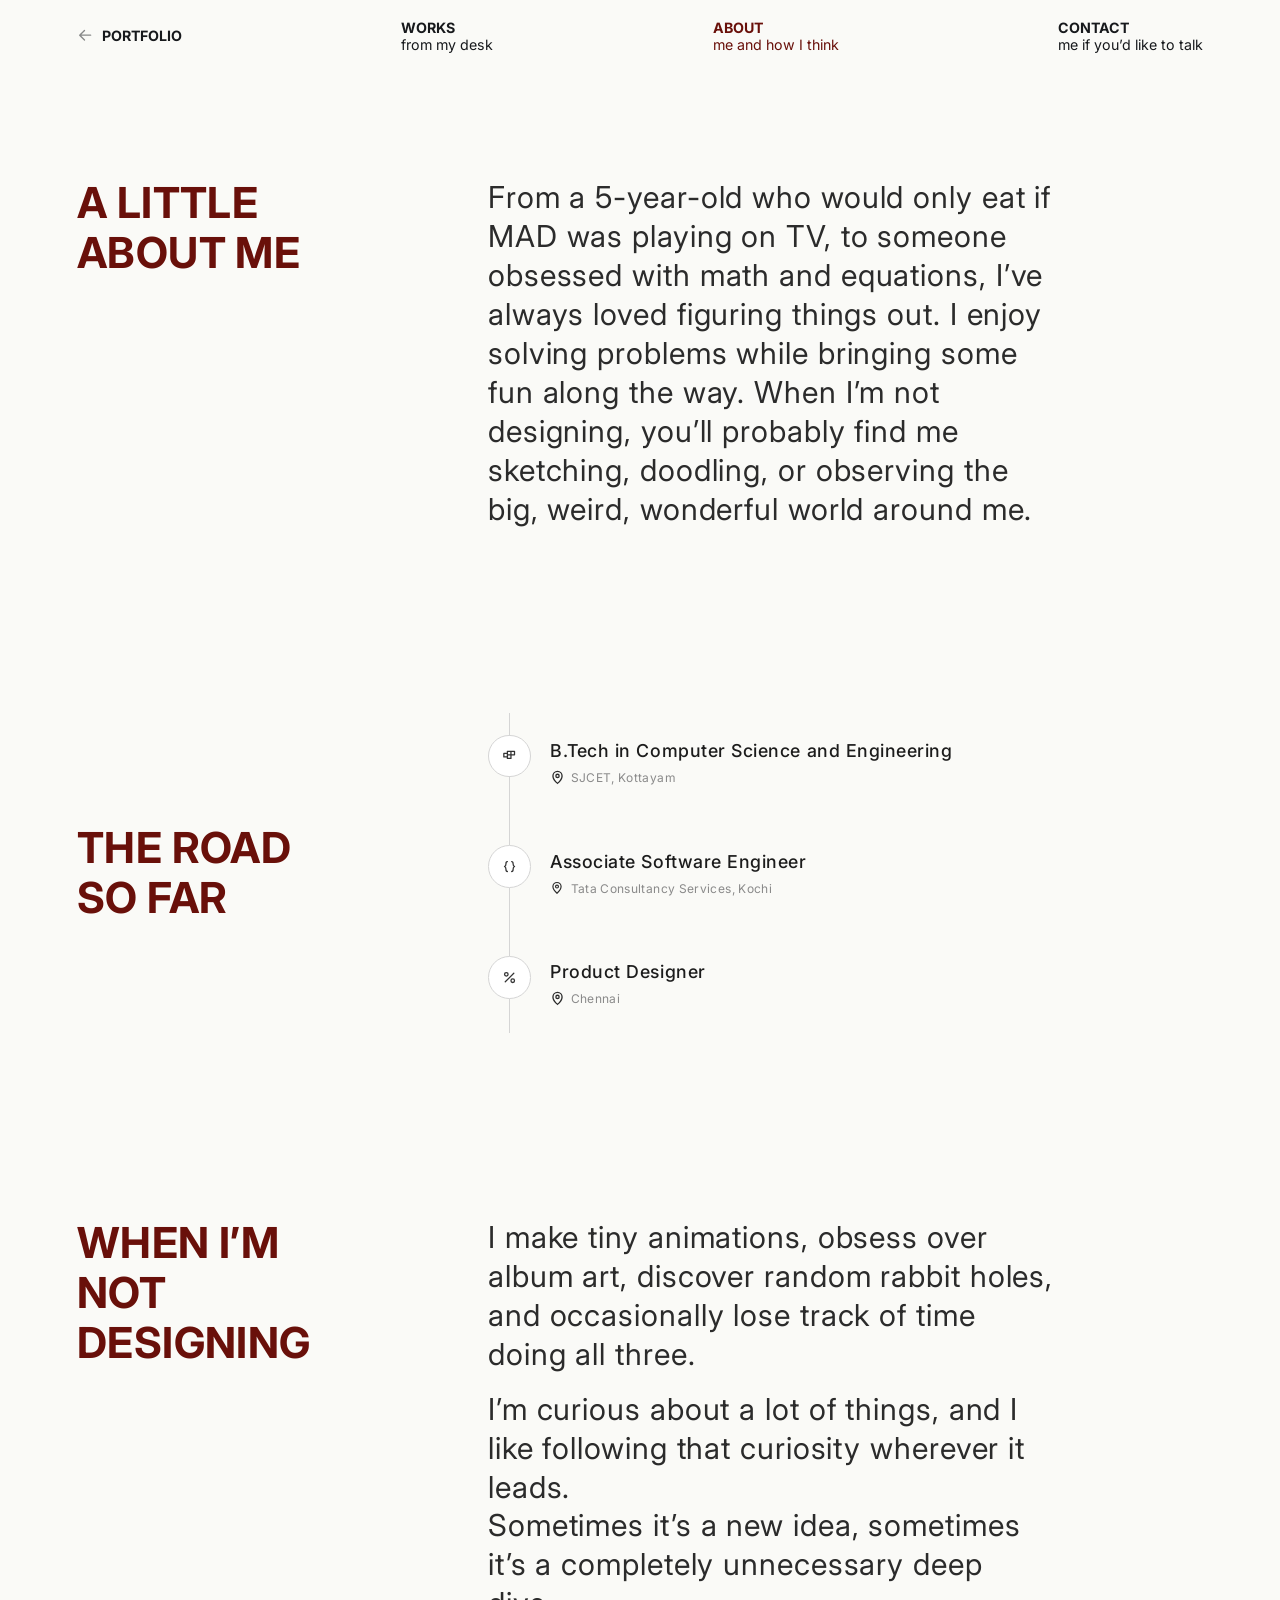
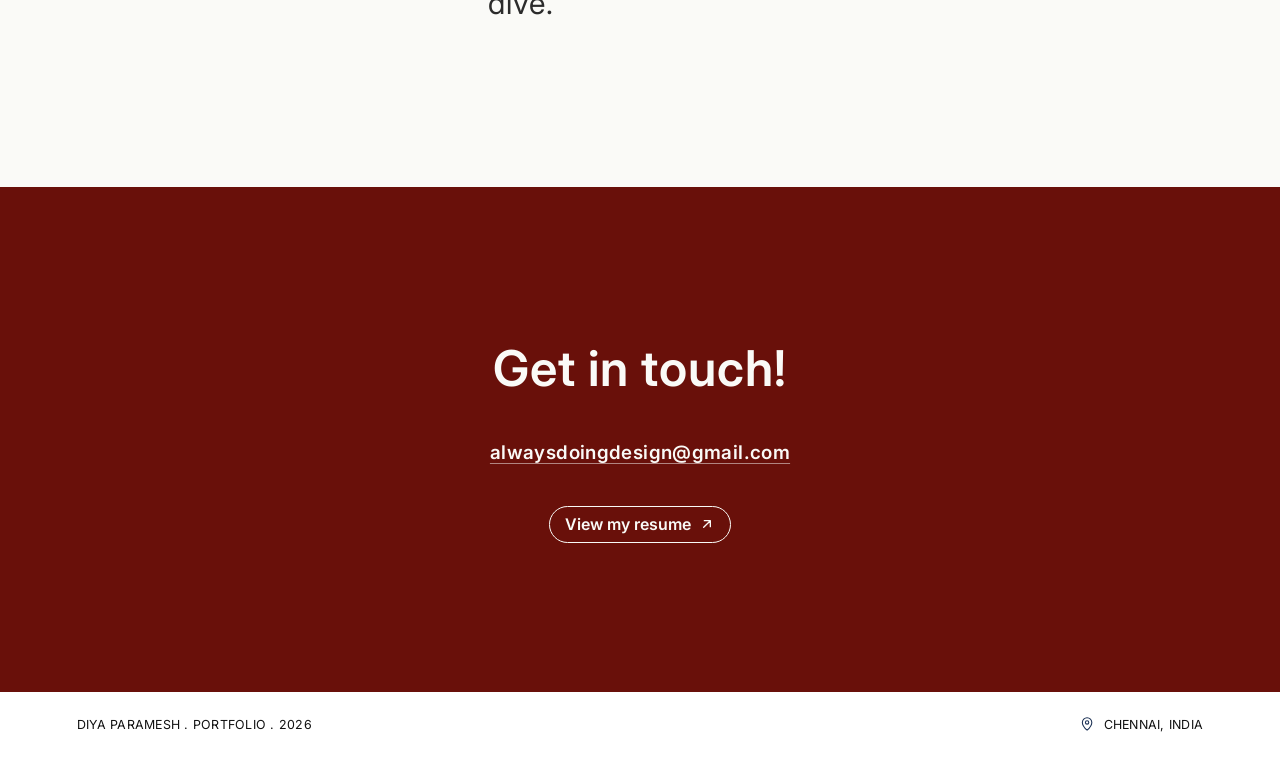
==== commit 849a2087: "About: Product Designer; new share image for A Missed Connection The share card now uses Sarada from" ====
--- a/about.html
+++ b/about.html
@@ -5,6 +5,17 @@
   <meta name="viewport" content="width=device-width, initial-scale=1" />
   <title>About · Diya Paramesh</title>
   <meta name="description" content="About Diya Paramesh: a designer with a computer science background, based in Chennai." />
+  <link rel="icon" href="favicon.svg" type="image/svg+xml" />
+  <meta name="theme-color" content="#fafaf7" />
+  <meta property="og:type" content="website" />
+  <meta property="og:url" content="https://diyaparameshportfolio.vercel.app/about.html" />
+  <meta property="og:image" content="https://diyaparameshportfolio.vercel.app/assets/share/home.jpg" />
+  <meta property="og:image:width" content="1200" />
+  <meta property="og:image:height" content="630" />
+  <meta name="twitter:card" content="summary_large_image" />
+  <link rel="canonical" href="https://diyaparameshportfolio.vercel.app/about.html" />
+  <meta property="og:title" content="About · Diya Paramesh" />
+  <meta property="og:description" content="About Diya Paramesh: a designer with a computer science background, based in Chennai." />
   <link rel="preconnect" href="https://fonts.googleapis.com" />
   <link rel="preconnect" href="https://fonts.gstatic.com" crossorigin />
   <link href="https://fonts.googleapis.com/css2?family=Inter:wght@400;500;600;700;800&display=swap" rel="stylesheet" />
@@ -44,7 +55,7 @@
         </li>
         <li>
           <span class="a-icon" aria-hidden="true"><svg viewBox="0 0 24 24"><path d="M18 6 6 18" /><circle cx="7.5" cy="7.5" r="2.5" /><circle cx="16.5" cy="16.5" r="2.5" /></svg></span>
-          <div><h3>UI/UX Designer</h3><p class="a-place">Chennai</p></div>
+          <div><h3>Product Designer</h3><p class="a-place">Chennai</p></div>
         </li>
       </ol>
     </section>
@@ -62,7 +73,7 @@
     <section class="a-touch" id="contact">
       <h2>Get in touch!</h2>
       <a class="a-email" href="mailto:alwaysdoingdesign@gmail.com">alwaysdoingdesign@gmail.com</a>
-      <a class="a-resume" href="#" target="_blank" rel="noopener">
+      <a class="a-resume" href="assets/Diya_Paramesh_Resume.pdf" target="_blank" rel="noopener">
         View my resume
         <svg viewBox="0 0 24 24" aria-hidden="true"><path d="M7 17 17 7M8 7h9v9" /></svg>
       </a>
--- a/case-study.css
+++ b/case-study.css
@@ -53,7 +53,8 @@
 
 .cs-header-inner {
   display: flex;
-  color: #4a4645;
+  /* Muted, but readable on the dark background (about 5:1 contrast). */
+  color: #8f8989;
   align-items: center;
   justify-content: space-between;
   height: calc(80 * var(--n));
@@ -160,13 +161,12 @@
 .cs-figure figcaption {
   position: absolute;
   left: 48.72%;
-  top: 79.78%;
+  bottom: 0.44%;
   width: 51.28%;
-  height: 19.78%;
   display: flex;
   flex-direction: column;
   justify-content: center;
-  padding: 0 calc(10 * var(--u));
+  padding: calc(11 * var(--u)) calc(10 * var(--u));
   background: #4a4645;
   border: 1px solid var(--line);
   font-size: max(calc(11 * var(--u)), 10px);
@@ -244,7 +244,7 @@
   height: max(calc(27 * var(--u)), 24px);
   border: 1px solid var(--border);
   border-radius: 3px;
-  font-size: max(calc(10 * var(--u)), 10px);
+  font-size: max(calc(10 * var(--u)), 11px);
   color: var(--soft);
 }
 
@@ -765,13 +765,13 @@
 
 .pills li {
   padding: 8px 6px;
-  border: 1px solid var(--bright);
+  /* Every box uses the same outline, matching its text. */
+  border: 1px solid var(--text);
   border-radius: 2px;
-  font-size: 10px;
+  font-size: 11px;
   line-height: 1.3;
 }
 
-.pills .dim { border-color: #6b6868; }
 
 /* Side-by-side phones in a frame, with a note to the right */
 
@@ -800,6 +800,16 @@
 
 .compare img { width: 100%; }
 
+/* Full-resolution screen exports, outlined like the phone mockups beside them. */
+.compare img.screen {
+  box-sizing: border-box;
+  aspect-ratio: 208 / 452;
+  object-fit: cover;
+  object-position: top;
+  border: 1.5px solid #bdbdbd;
+  border-radius: calc(26 * var(--u));
+}
+
 .compare figcaption {
   margin-top: calc(30 * var(--u));
   font-size: max(calc(11 * var(--u)), 11px);
@@ -857,25 +867,41 @@
 .prototype-frame {
   display: flex;
   justify-content: space-between;
-  width: calc(485 * var(--u));
-  margin: calc(46 * var(--u)) auto 0;
-  padding: calc(28 * var(--u)) calc(24 * var(--u)) calc(24 * var(--u)) calc(25 * var(--u));
+  /* The design's frame, scaled up 1.6x so the prototypes are easy to use. */
+  width: calc(776 * var(--u));
+  margin: calc(74 * var(--u)) auto 0;
+  padding: calc(45 * var(--u)) calc(38 * var(--u)) calc(38 * var(--u)) calc(40 * var(--u));
   border: 1px solid #d81921;
 }
 
-.prototype-frame figure { width: calc(148 * var(--u)); }
+.prototype-frame figure { width: calc(237 * var(--u)); }
 
 .prototype-screen {
   aspect-ratio: 148 / 320;
+  border-radius: calc(22 * var(--u));
   background: #d9d9d9;
+  box-shadow: 0 calc(24 * var(--u)) calc(40 * var(--u)) calc(-18 * var(--u)) rgba(0, 0, 0, 0.35);
 }
 
 .prototype-frame figcaption {
-  margin-top: calc(32 * var(--u));
-  font-size: max(calc(11 * var(--u)), 11px);
+  margin-top: calc(51 * var(--u));
+  font-size: max(calc(17.6 * var(--u)), 13px);
   line-height: 1.2;
   text-align: center;
 }
+
+.proto-open {
+  display: inline-flex;
+  align-items: center;
+  gap: 4px;
+  margin-top: calc(12 * var(--u));
+  font-size: max(calc(13 * var(--u)), 12px);
+  color: #d81921;
+  text-decoration: underline;
+  text-underline-offset: 3px;
+}
+
+.proto-open svg { width: 1em; height: 1em; }
 
 /* System efficiency */
 
@@ -1180,6 +1206,25 @@
   stroke-width: 1.6;
 }
 
+/* Embedded live prototypes (scaled by proto.js). */
+.proto-box {
+  position: relative;
+  aspect-ratio: var(--w, 375) / 812;
+  overflow: hidden;
+  background: #fff;
+}
+
+.proto-box iframe {
+  position: absolute;
+  top: 0;
+  left: 0;
+  width: calc(var(--w, 375) * 1px);
+  height: 812px;
+  border: 0;
+  transform: scale(var(--s, 0.5));
+  transform-origin: 0 0;
+}
+
 /* Phones and small tablets: fixed scale, single column */
 
 @media (max-width: 900px) {
@@ -1191,7 +1236,13 @@
     margin-right: 24px;
   }
 
-  .cs-header-inner { height: 64px; }
+  .cs-header-inner {
+    height: 64px;
+    font-size: 13px;
+  }
+
+  /* Comfortable tap targets for the nav links. */
+  .cs-header-inner a { padding: 12px 0; }
 
   .cs-hero { padding-top: 200px; }
 
@@ -1373,12 +1424,16 @@
   .efficiency { padding: 80px 0; }
 
   .prototype-frame {
+    flex-direction: column;
+    align-items: center;
     width: 100%;
-    gap: 16px;
-    padding: 20px 16px;
-  }
-
-  .prototype-frame figure { width: auto; flex: 1; }
+    gap: 48px;
+    padding: 32px 16px;
+  }
+
+  .prototype-frame figure { width: min(280px, 100%); }
+
+  .prototype-screen { border-radius: 22px; }
 
   .efficiency-panel { padding: 0 0 16px; }
 
--- a/cursor.css
+++ b/cursor.css
@@ -1,10 +1,11 @@
-/* Custom cursor: a small dot with a trailing ring. Only for mouse and
-   trackpad users; touch devices keep their normal behaviour. */
+/* Magnetic cursor: a precise dot and a thin ring. Near buttons and links
+   the ring wraps around them and they lean toward the pointer. Mouse and
+   trackpad only; touch devices keep their normal behaviour. */
 .has-cursor,
 .has-cursor * { cursor: none !important; }
 
-.c-dot,
-.c-ring {
+.c-ring,
+.c-dot {
   position: fixed;
   top: 0;
   left: 0;
@@ -14,8 +15,8 @@
   transition: opacity 0.25s;
 }
 
-.cursor-in .c-dot,
-.cursor-in .c-ring { opacity: 1; }
+.cursor-in .c-ring,
+.cursor-in .c-dot { opacity: 1; }
 
 .c-dot i,
 .c-ring i {
@@ -24,60 +25,41 @@
   top: 0;
   display: grid;
   place-items: center;
-  border-radius: 50%;
   transform: translate(-50%, -50%);
 }
 
 .c-dot i {
-  width: 7px;
-  height: 7px;
+  width: 6px;
+  height: 6px;
+  border-radius: 50%;
   background: var(--c, #69100a);
-  transition: width 0.2s, height 0.2s, opacity 0.2s, background-color 0.25s;
+  transition: opacity 0.2s, background-color 0.25s;
 }
 
 .c-ring i {
-  width: 34px;
-  height: 34px;
+  box-sizing: border-box;
   border: 1.5px solid var(--c, #69100a);
-  font: 600 13px/1 "Inter", system-ui, sans-serif;
+  font: 600 14px/1 "Inter", system-ui, sans-serif;
   letter-spacing: 0.02em;
   color: var(--c-text, #fff);
-  transition: width 0.35s cubic-bezier(.2, .8, .2, 1), height 0.35s cubic-bezier(.2, .8, .2, 1),
-              background-color 0.3s, border-color 0.25s, opacity 0.25s;
+  transition: background-color 0.3s, border-color 0.25s, opacity 0.25s;
 }
 
 .c-ring i::after {
   content: attr(data-label);
   opacity: 0;
   transform: scale(0.6);
-  transition: opacity 0.2s, transform 0.3s;
+  transition: opacity 0.2s, transform 0.35s;
 }
 
-/* Over links and buttons the ring grows and softly fills. */
-.c-ring.is-link i {
-  width: 56px;
-  height: 56px;
-  background: color-mix(in srgb, var(--c, #69100a) 14%, transparent);
-}
+/* Wrapped around a button or link. */
+.c-ring.is-magnet i { background: color-mix(in srgb, var(--c, #69100a) 8%, transparent); }
 
-.c-dot.is-link i { width: 5px; height: 5px; }
+.c-dot.is-magnet i { opacity: 0; }
 
-/* Over a project the ring becomes a "View" bubble. */
-.c-ring.is-view i {
-  width: 82px;
-  height: 82px;
-  background: var(--c, #69100a);
-}
+/* Over a project: a solid "View" bubble. */
+.c-ring.is-view i { background: var(--c, #69100a); }
 
 .c-ring.is-view i::after { opacity: 1; transform: none; }
 
 .c-dot.is-view i { opacity: 0; }
-
-/* Over text the dot becomes a slim caret. */
-.c-dot.is-text i { width: 2px; height: 20px; border-radius: 1px; }
-
-.c-ring.is-text i { opacity: 0; }
-
-.c-ring.is-down i { width: 26px; height: 26px; }
-
-.c-ring.is-view.is-down i { width: 72px; height: 72px; }
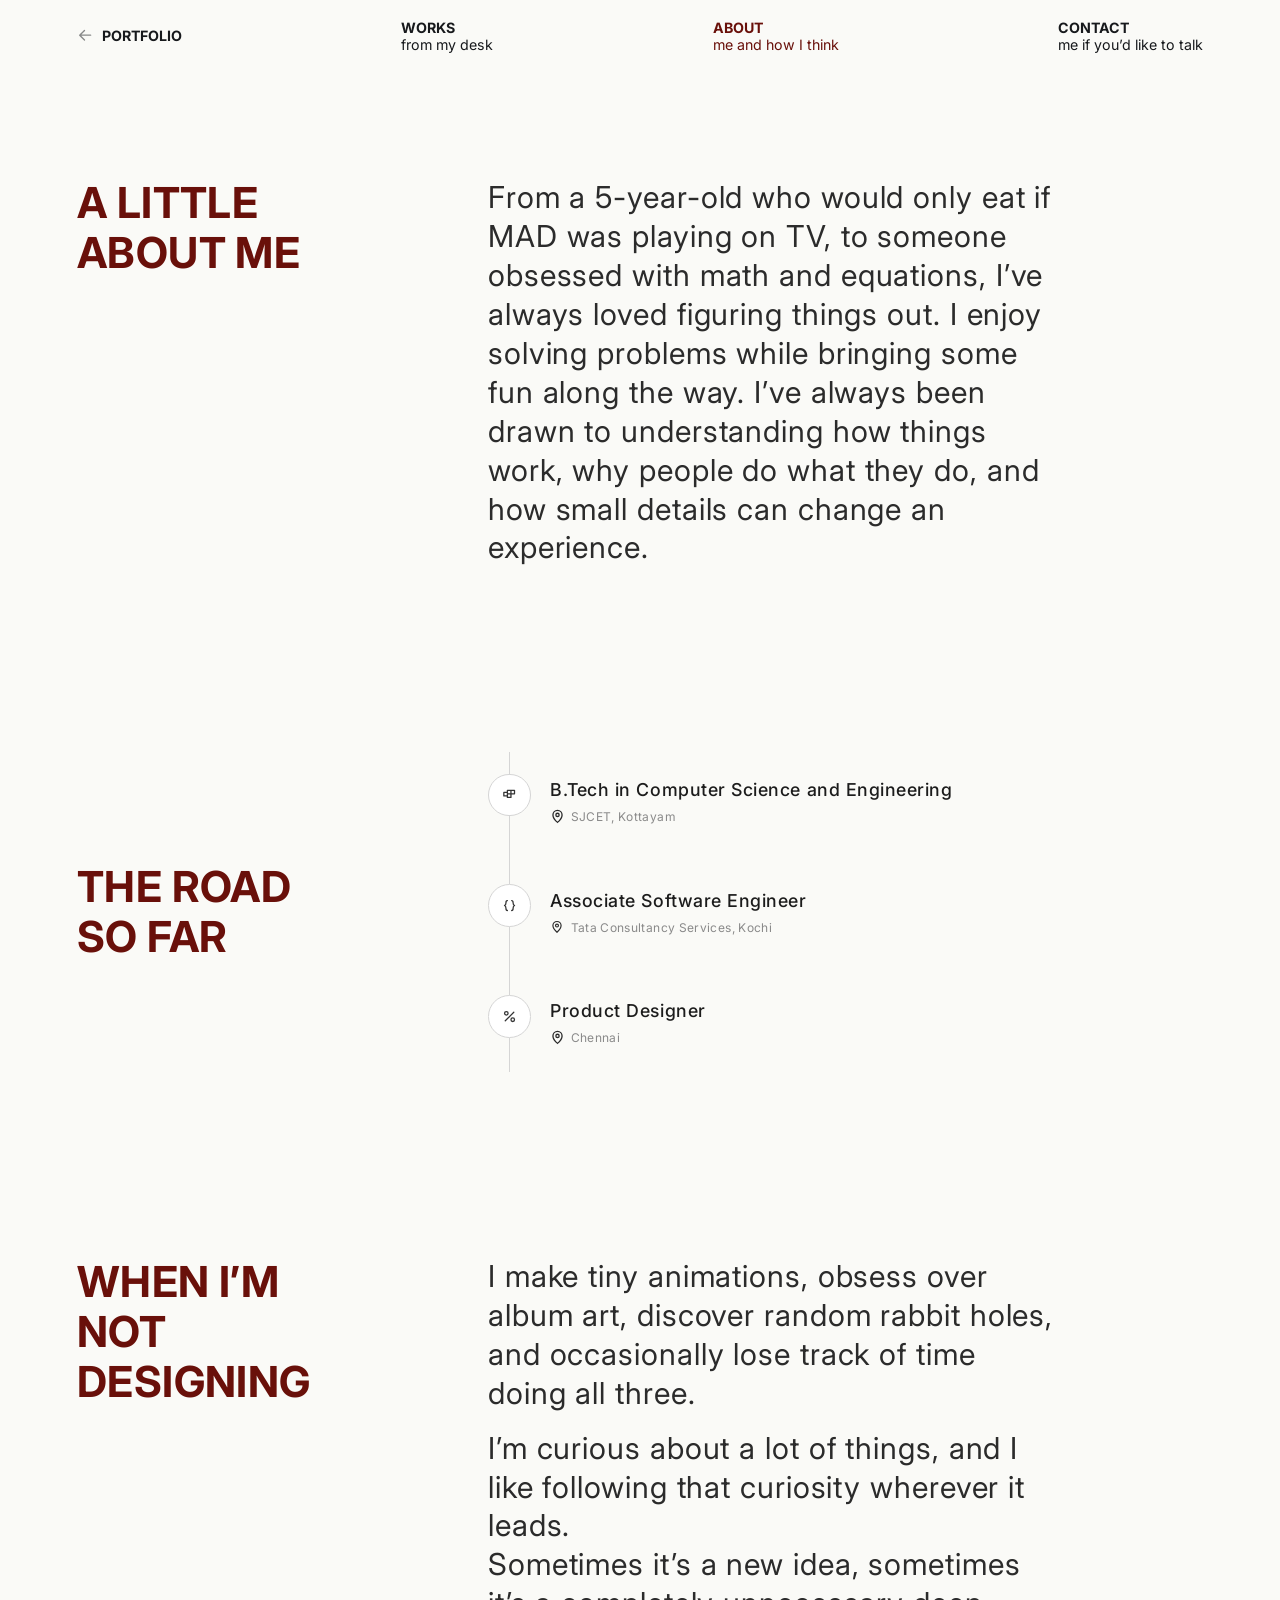
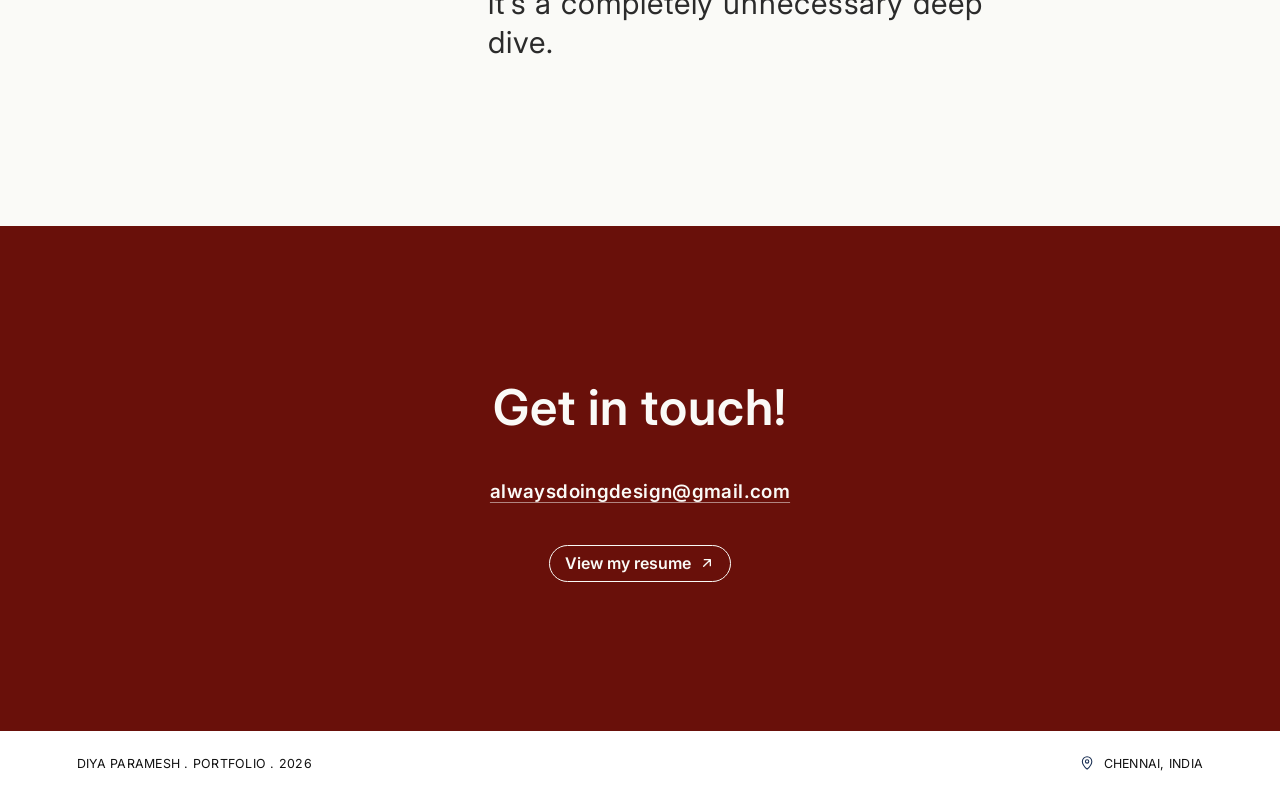
==== commit bac43f85: "About: new opening paragraph Co-Authored-By: Claude Opus 5.5 <noreply@anthropic.com> Claude-Session:" ====
--- a/about.html
+++ b/about.html
@@ -39,7 +39,7 @@
   <main>
     <section class="a-row cs-container">
       <h1 class="a-heading">A little<br /> about me</h1>
-      <p class="a-big">From a 5-year-old who would only eat if MAD was playing on TV, to someone obsessed with math and equations, I’ve always loved figuring things out. I enjoy solving problems while bringing some fun along the way. When I’m not designing, you’ll probably find me sketching, doodling, or observing the big, weird, wonderful world around me.</p>
+      <p class="a-big">From a 5-year-old who would only eat if MAD was playing on TV, to someone obsessed with math and equations, I’ve always loved figuring things out. I enjoy solving problems while bringing some fun along the way. I’ve always been drawn to understanding how things work, why people do what they do, and how small details can change an experience.</p>
     </section>
 
     <section class="a-row a-road cs-container">
--- a/case-study.css
+++ b/case-study.css
@@ -264,32 +264,41 @@
 .skip-row {
   display: flex;
   justify-content: flex-end;
-  margin-top: calc(40 * var(--u));
-}
-
-.skip-row + .story-grid { margin-top: calc(60 * var(--u)); }
-
+  /* Equal space above and below, so it sits centred between the panels. */
+  margin-top: calc(44 * var(--u));
+}
+
+.skip-row + .story-grid { margin-top: calc(44 * var(--u)); }
+
+/* Sized like the nav and tags, not the content, so it reads as a control. */
 .skip {
   display: inline-flex;
   align-items: center;
-  gap: calc(10 * var(--u));
-  height: max(calc(36 * var(--u)), 34px);
-  padding: 0 calc(16 * var(--u)) 0 calc(18 * var(--u));
+  gap: 8px;
+  height: max(calc(36 * var(--n)), 34px);
+  padding: 0 max(calc(14 * var(--n)), 12px) 0 max(calc(16 * var(--n)), 14px);
   border: 1px solid var(--border);
   border-radius: 999px;
-  font-size: max(calc(16 * var(--u)), 14px);
-  transition: background-color 0.2s, color 0.2s;
+  font-size: max(calc(14 * var(--n)), 13px);
+  font-weight: 500;
+  line-height: 1;
+  letter-spacing: 0.02em;
+  transition: background-color 0.2s, color 0.2s, border-color 0.2s;
 }
 
 .skip:hover {
   background: var(--bright);
+  border-color: var(--bright);
   color: var(--bg);
 }
 
 .skip svg {
-  width: 1em;
-  height: 1em;
-}
+  width: 14px;
+  height: 14px;
+  transition: transform 0.25s ease;
+}
+
+.skip:hover svg { transform: translateY(2px); }
 
 /* The premise */
 
@@ -874,7 +883,11 @@
   border: 1px solid #d81921;
 }
 
-.prototype-frame figure { width: calc(237 * var(--u)); }
+.prototype-frame figure {
+  display: flex;
+  flex-direction: column;
+  width: calc(237 * var(--u));
+}
 
 .prototype-screen {
   aspect-ratio: 148 / 320;
@@ -884,6 +897,12 @@
 }
 
 .prototype-frame figcaption {
+  /* Fill the rest of the figure so both "Open full screen" links sit on
+     the same line, however many lines the instruction above takes. */
+  flex: 1;
+  display: flex;
+  flex-direction: column;
+  align-items: center;
   margin-top: calc(51 * var(--u));
   font-size: max(calc(17.6 * var(--u)), 13px);
   line-height: 1.2;
@@ -894,7 +913,8 @@
   display: inline-flex;
   align-items: center;
   gap: 4px;
-  margin-top: calc(12 * var(--u));
+  margin-top: auto;
+  padding-top: calc(12 * var(--u));
   font-size: max(calc(13 * var(--u)), 12px);
   color: #d81921;
   text-decoration: underline;
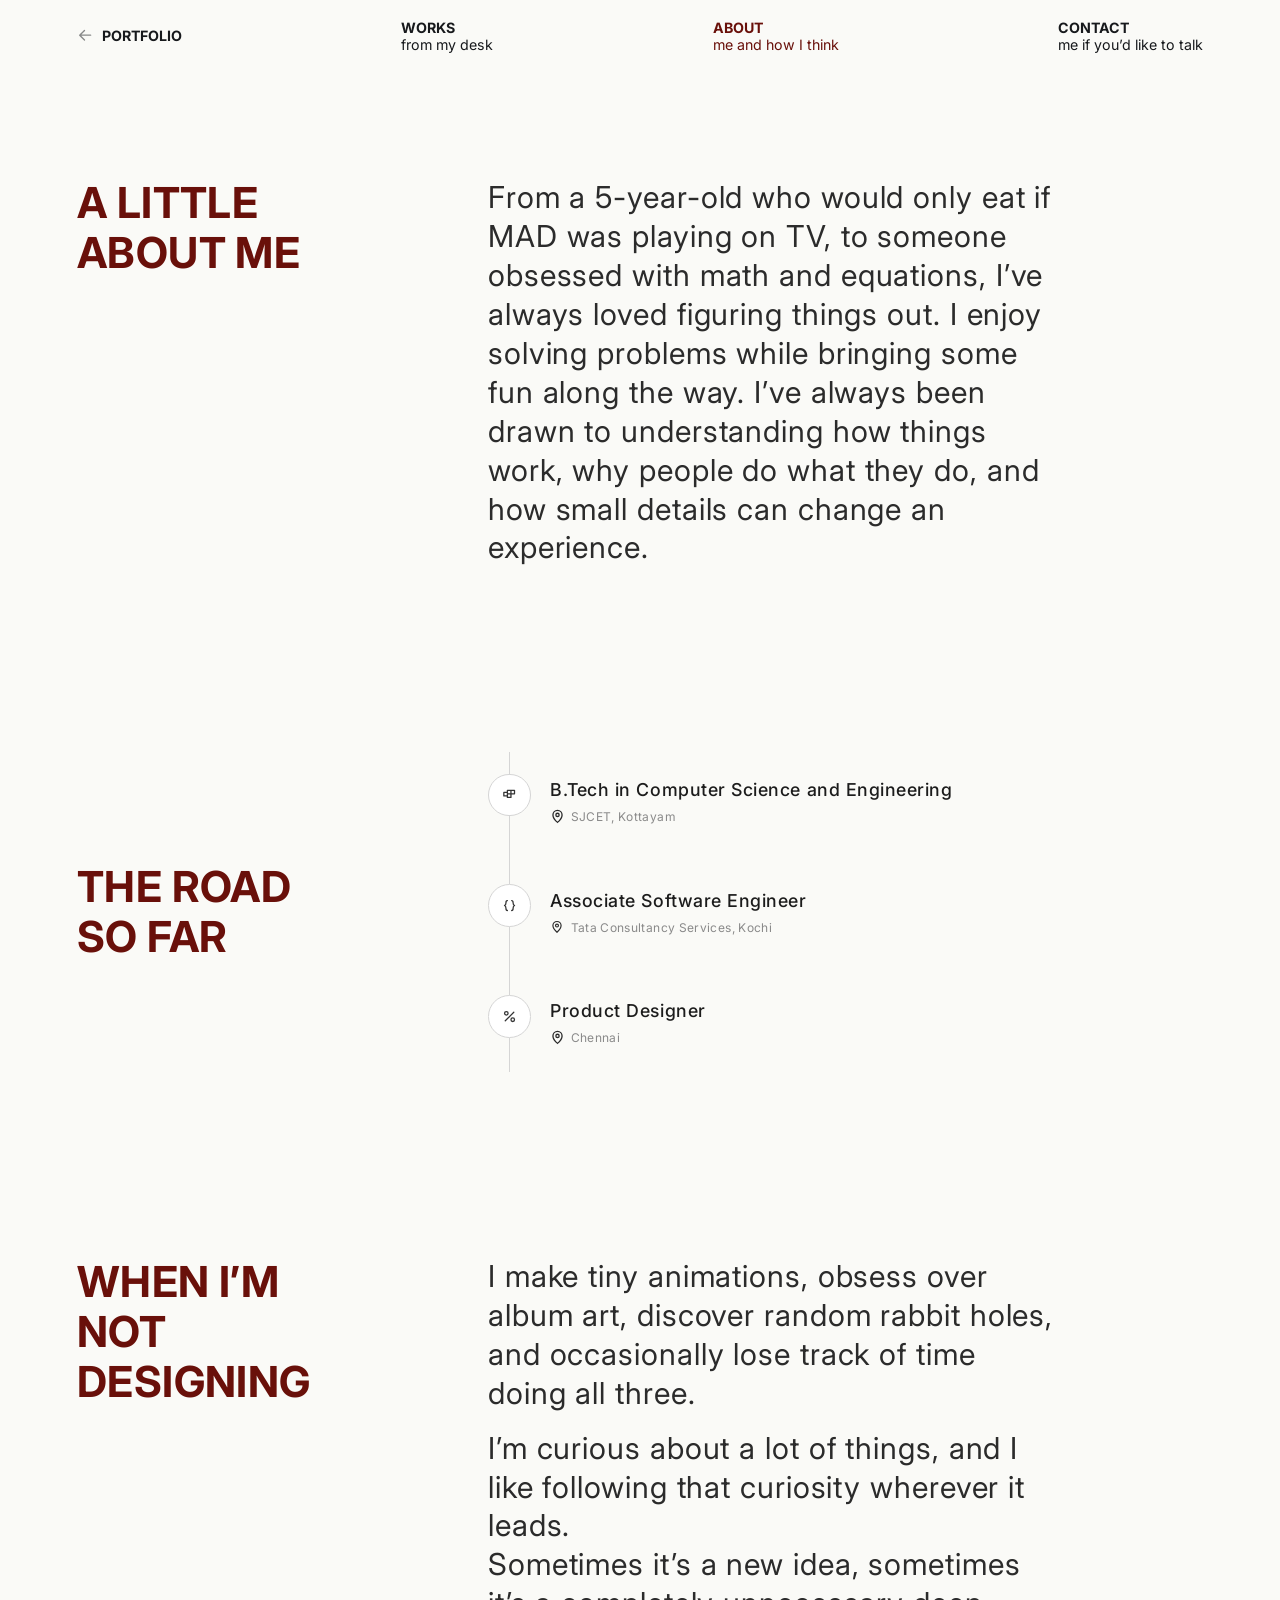
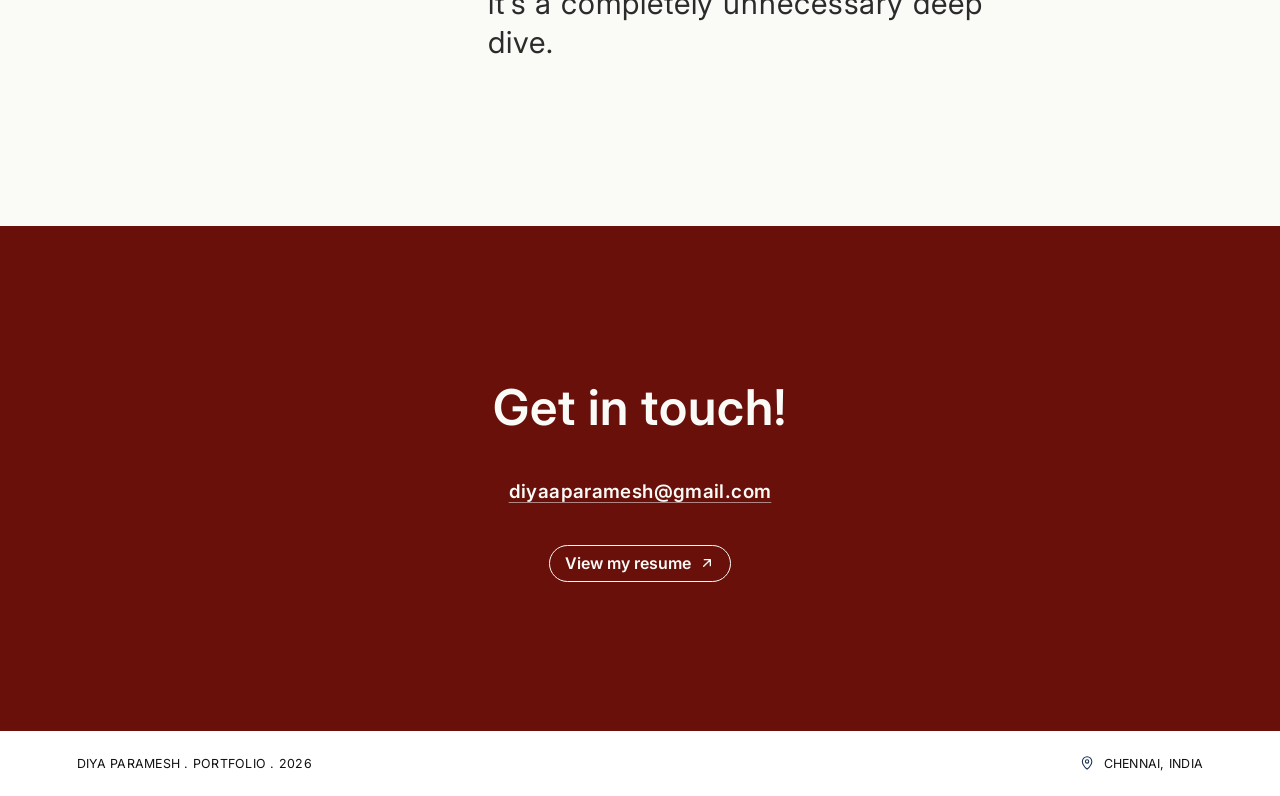
==== commit 9536c915: "Use diyaaparamesh@gmail.com as the contact email Co-Authored-By: Claude Opus 5.5 <noreply@anthropic." ====
--- a/about.html
+++ b/about.html
@@ -72,7 +72,7 @@
   <footer>
     <section class="a-touch" id="contact">
       <h2>Get in touch!</h2>
-      <a class="a-email" href="mailto:alwaysdoingdesign@gmail.com">alwaysdoingdesign@gmail.com</a>
+      <a class="a-email" href="mailto:diyaaparamesh@gmail.com">diyaaparamesh@gmail.com</a>
       <a class="a-resume" href="assets/Diya_Paramesh_Resume.pdf" target="_blank" rel="noopener">
         View my resume
         <svg viewBox="0 0 24 24" aria-hidden="true"><path d="M7 17 17 7M8 7h9v9" /></svg>
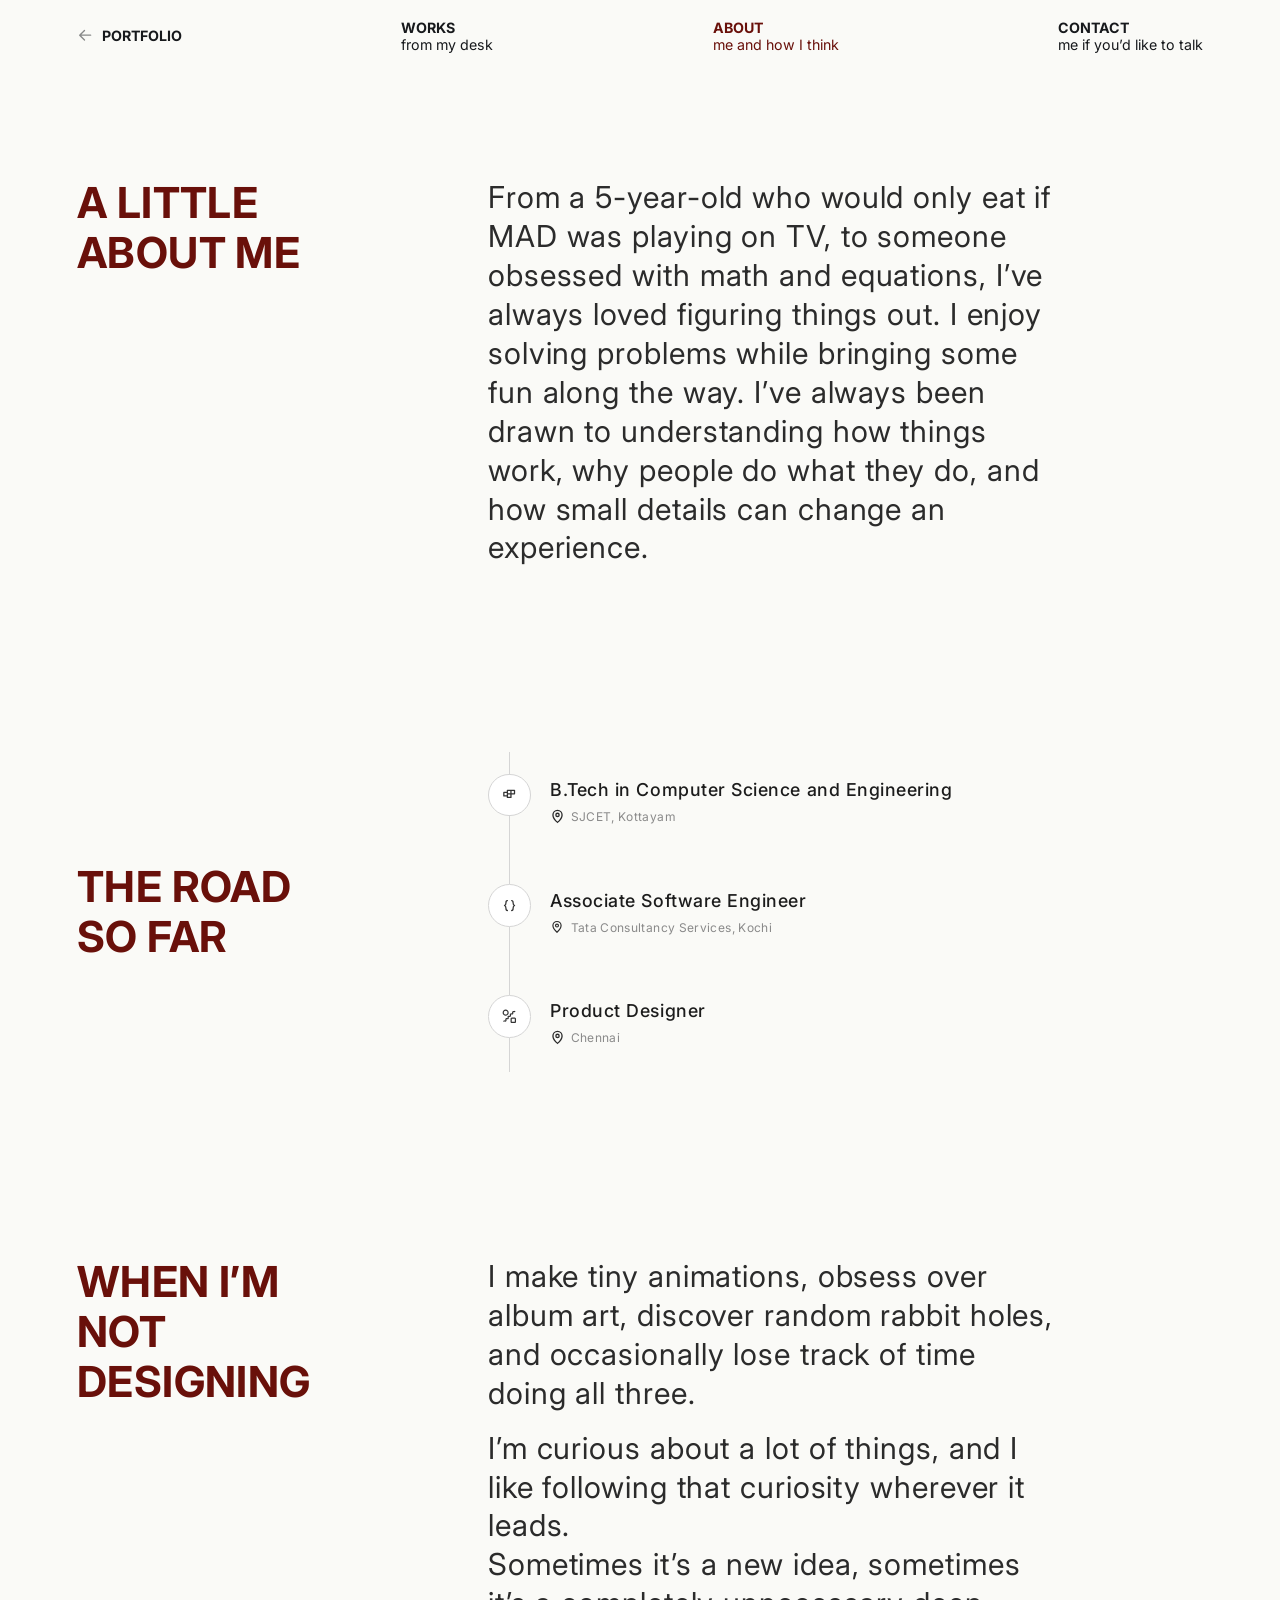
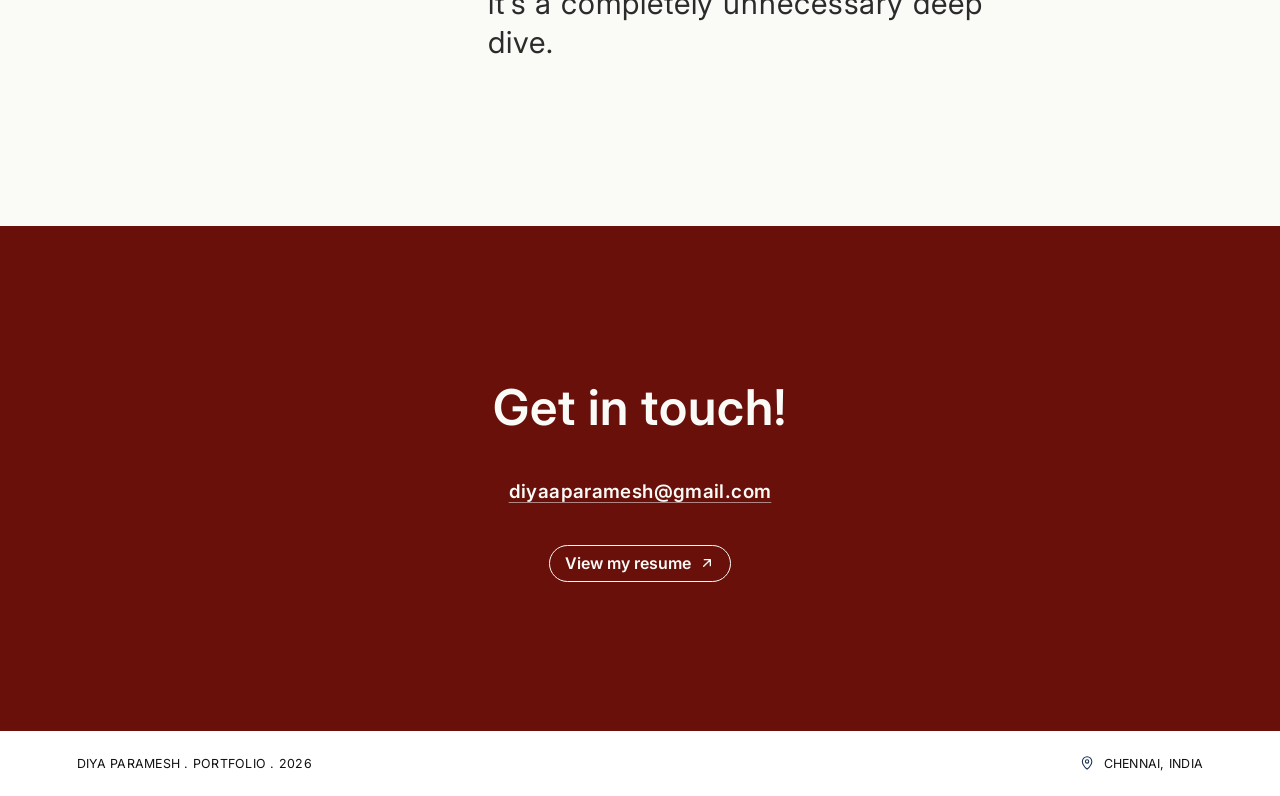
==== commit 223231c6: "About: Diya's own icon for the Product Designer step Sized to match the other two timeline icons; it" ====
--- a/about.html
+++ b/about.html
@@ -54,7 +54,7 @@
           <div><h3>Associate Software Engineer</h3><p class="a-place">Tata Consultancy Services, Kochi</p></div>
         </li>
         <li>
-          <span class="a-icon" aria-hidden="true"><svg viewBox="0 0 24 24"><path d="M18 6 6 18" /><circle cx="7.5" cy="7.5" r="2.5" /><circle cx="16.5" cy="16.5" r="2.5" /></svg></span>
+          <span class="a-icon a-icon-fill" aria-hidden="true"><svg viewBox="0 -960 960 960"><path d="M120-120q-8 0-15.5-3.5T92-132q-12-11-12-27.5T91-188q19-20 45.5-24t53.5 1q8 2 15 4t12-3q6-6 4.5-15t-3.5-17q-4-27-1-53.5t22-46.5q19-20 45.5-24t53.5 1q8 2 15.5 4t12.5-3q6-6 4-15t-4-17q-4-27-1-53.5t22-46.5q19-20 45.5-24t53.5 1q8 2 15.5 4t12.5-3q6-6 4-15t-4-17q-4-27-.5-53.5T536-650q19-20 45.5-24t53.5 1q8 2 15.5 4t12.5-3q6-6 4-15t-4-17q-4-27-.5-53.5T685-804q19-20 45.5-24t53.5 1q8 2 15.5 3.5T812-827q11-12 27.5-12t28.5 11q12 11 12 27.5T869-772q-19 20-45.5 24.5T770-748q-8-2-15.5-4t-12.5 3q-6 6-4 15t4 17q4 27 .5 53.5T720-617q-19 20-45.5 24t-53.5-1q-8-2-15-4t-12 3q-6 6-4.5 15t3.5 17q4 27 1 53.5T572-463q-19 19-45.5 23.5T473-440q-8-2-15-3.5t-12 3.5q-6 6-4.5 14.5T445-409q4 27 1 53.5T424-309q-19 20-46 24t-54-1q-8-2-15-3.5t-12 3.5q-6 6-4 14.5t4 16.5q4 27 .5 53.5T275-155q-19 20-45.5 24t-53.5-1q-8-2-15-3.5t-12 3.5q-6 6-13.5 9t-15.5 3Zm120-400q-83 0-141.5-58.5T40-720q0-84 58.5-142T240-920q84 0 142 58t58 142q0 83-58 141.5T240-520Zm0-80q51 0 85.5-35t34.5-85q0-51-34.5-85.5T240-840q-50 0-85 34.5T120-720q0 50 35 85t85 35ZM640-40q-33 0-56.5-23.5T560-120v-200q0-33 23.5-56.5T640-400h200q33 0 56.5 23.5T920-320v200q0 33-23.5 56.5T840-40H640Zm0-80h200v-200H640v200Zm100-100ZM240-720Z" /></svg></span>
           <div><h3>Product Designer</h3><p class="a-place">Chennai</p></div>
         </li>
       </ol>
--- a/about.css
+++ b/about.css
@@ -98,6 +98,15 @@
   stroke-width: 1.8;
 }
 
+/* Diya's filled Material icon: no stroke, sized to match the visual
+   weight of the two stroked icons above it. */
+.a-icon-fill svg {
+  width: 36%;
+  height: 36%;
+  fill: currentColor;
+  stroke: none;
+}
+
 .a-timeline li:hover .a-icon {
   border-color: var(--maroon);
   color: var(--maroon);
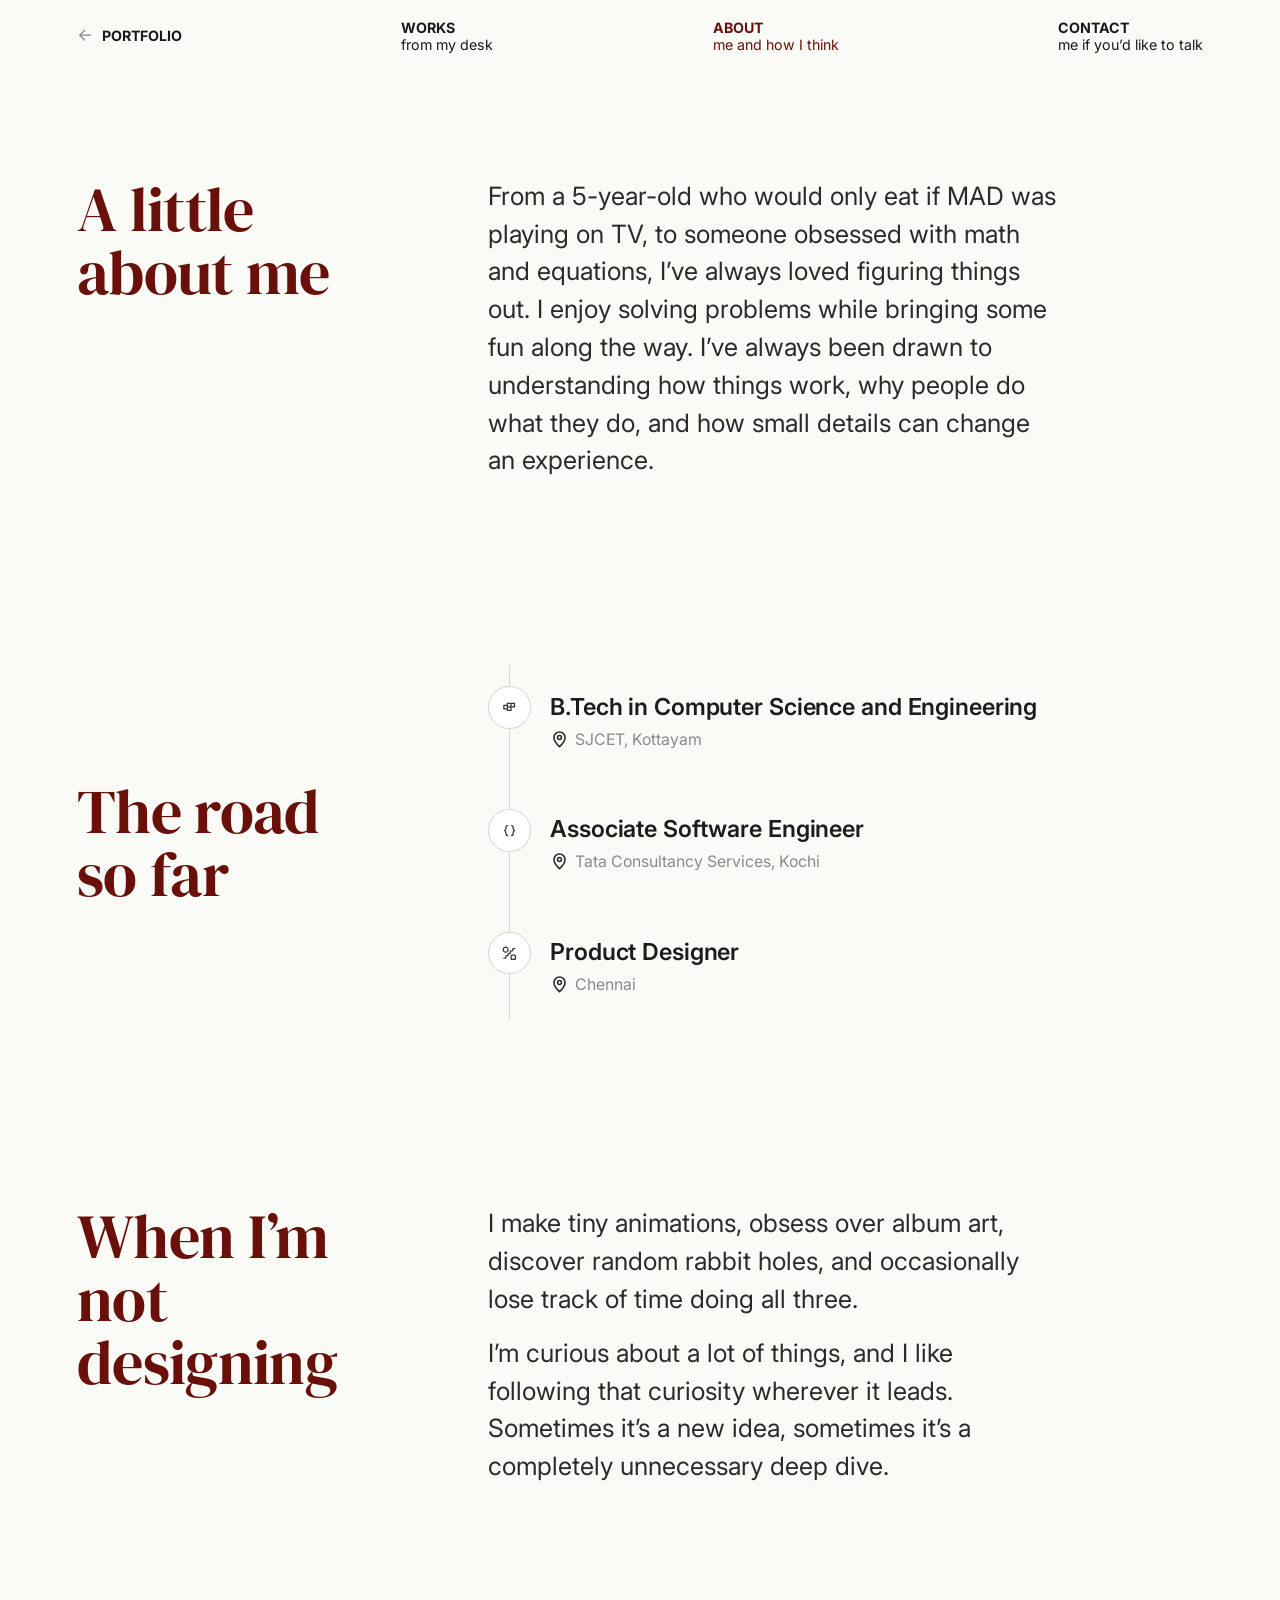
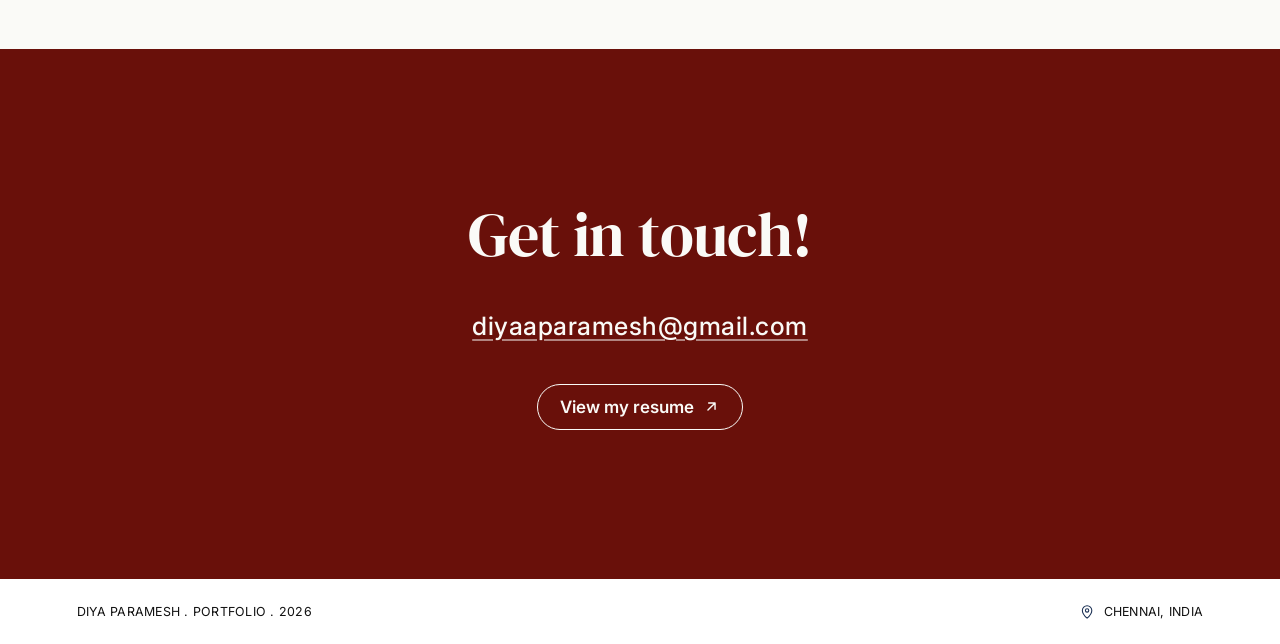
==== commit caee2d0d: "Roll the type system out to both case studies and About Section headings use DM Serif Display, all r" ====
--- a/about.html
+++ b/about.html
@@ -18,7 +18,8 @@
   <meta property="og:description" content="About Diya Paramesh: a designer with a computer science background, based in Chennai." />
   <link rel="preconnect" href="https://fonts.googleapis.com" />
   <link rel="preconnect" href="https://fonts.gstatic.com" crossorigin />
-  <link href="https://fonts.googleapis.com/css2?family=Inter:wght@400;500;600;700;800&display=swap" rel="stylesheet" />
+  <link href="https://fonts.googleapis.com/css2?family=Inter:wght@400;500;600;700&family=DM+Serif+Display:ital@0;1&display=swap" rel="stylesheet" />
+  <link rel="stylesheet" href="type.css" />
   <link rel="stylesheet" href="case-study.css" />
   <link rel="stylesheet" href="about.css" />
   <link rel="stylesheet" href="cursor.css" />
--- a/type.css
+++ b/type.css
@@ -0,0 +1,20 @@
+/* Type system shared by every page.
+   Two families: DM Serif Display for display and section headings, Inter
+   for everything you read. One scale, so every size has a job. */
+:root {
+  --display: "DM Serif Display", "Iowan Old Style", Georgia, serif;
+  --text: "Inter", system-ui, -apple-system, "Segoe UI", sans-serif;
+
+  --fs-label: 13px;                              /* eyebrows, tags, captions */
+  --fs-small: clamp(15px, 0.3vw + 12px, 16px);  /* meta, secondary copy */
+  --fs-body: clamp(16px, 0.6vw + 10px, 19px);   /* paragraphs */
+  --fs-lead: clamp(19px, 1.5vw + 6px, 30px);    /* intros, standfirsts */
+  --fs-h3: clamp(20px, 1.2vw + 8px, 28px);      /* card and item titles */
+  --fs-h2: clamp(32px, 3vw + 8px, 54px);        /* section headings */
+  --fs-h1: clamp(40px, 4.2vw + 8px, 72px);      /* page titles */
+  --fs-display: clamp(96px, 12vw, 176px);       /* the name on the home page */
+
+  --lh-body: 1.6;
+  --lh-tight: 1.08;
+  --tracking-label: 0.12em;
+}
--- a/case-study.css
+++ b/case-study.css
@@ -1519,3 +1519,142 @@
 @media (max-width: 600px) {
   .cs-header-inner span { display: none; }
 }
+
+/* ---------------------------------------------------------------
+   Typography (type.css holds the scale). Headings use the display
+   serif, everything you read uses Inter, labels share one style.
+   --------------------------------------------------------------- */
+
+/* Labels: tags, eyebrows, small captions */
+.tag,
+.cs-eyebrow,
+.eyebrow-line,
+.voices-title {
+  font-family: var(--text);
+  font-size: var(--fs-label);
+  font-weight: 600;
+  letter-spacing: var(--tracking-label);
+  text-transform: uppercase;
+}
+
+.tag { height: auto; padding: 8px 12px; }
+
+.cs-eyebrow strong { font-weight: 600; }
+
+.story-num,
+.num,
+.avatar { font-size: 12px; font-weight: 500; }
+
+/* Display and section headings */
+.cs-title,
+.story-title,
+.premise-title,
+.light-title,
+.intervention h2,
+.testing-title,
+.stat,
+.testing-stat .big {
+  font-family: var(--display);
+  font-weight: 400;
+  letter-spacing: -0.01em;
+  text-transform: none;
+}
+
+.cs-title {
+  margin-top: 20px;
+  font-size: var(--fs-h1);
+  line-height: 1.02;
+}
+
+.story-title,
+.premise-title,
+.light-title,
+.intervention h2,
+.testing-title {
+  font-size: var(--fs-h2);
+  line-height: 1.12;
+}
+
+.story-title { margin-top: 24px; }
+
+.stat,
+.testing-stat .big { font-size: var(--fs-h1); line-height: 1; }
+
+/* Item titles */
+.premise-right h3,
+.found-card h3,
+.gaps h3,
+.direction h3,
+.beyond h3,
+.impact-grid h3,
+.stat-label {
+  font-family: var(--text);
+  font-size: var(--fs-h3);
+  font-weight: 600;
+  line-height: 1.3;
+  letter-spacing: -0.005em;
+}
+
+.gaps h3,
+.direction h3,
+.stat-label { font-size: var(--fs-body); }
+
+/* Lead text: intros and pull lines */
+.cs-lead,
+.callout,
+.voice blockquote,
+.insight p:last-child,
+.boxed,
+.intervention p:not(.tag),
+.intervention.conclusion p:not(.tag) {
+  font-size: var(--fs-lead);
+  line-height: 1.45;
+  font-weight: 400;
+  letter-spacing: 0;
+}
+
+.callout,
+.voice blockquote { font-weight: 500; }
+
+/* Body copy */
+.cs-intro,
+.premise-right > p,
+.body-copy,
+.ideation-intro,
+.nothing-intro,
+.prototype-intro,
+.efficiency-intro,
+.testing-intro,
+.impact-intro,
+.beyond,
+.testing-detail blockquote,
+.cs-facts {
+  font-size: var(--fs-body);
+  line-height: var(--lh-body);
+  letter-spacing: 0;
+}
+
+/* Smaller supporting copy */
+.story-body p,
+.found-card,
+.gaps p,
+.direction > p,
+.note,
+.flow-step,
+.testing-detail,
+.impact-grid article,
+.prototype-frame figcaption,
+.voice figcaption {
+  font-size: var(--fs-small);
+  line-height: 1.55;
+  letter-spacing: 0;
+}
+
+.cs-figure figcaption,
+.compare figcaption,
+.ideation-phones figcaption,
+.pills li,
+.testing-stat .label,
+.proto-open { font-size: var(--fs-label); letter-spacing: 0.02em; }
+
+.cs-facts dt { font-size: var(--fs-label); letter-spacing: var(--tracking-label); }
--- a/about.css
+++ b/about.css
@@ -220,3 +220,39 @@
 
   .a-touch h2 { font-size: 24px; line-height: 36px; }
 }
+
+/* ---------------------------------------------------------------
+   Typography (type.css holds the scale).
+   --------------------------------------------------------------- */
+
+.a-heading {
+  font-family: var(--display);
+  font-size: var(--fs-h1);
+  font-weight: 400;
+  line-height: 1.02;
+  letter-spacing: -0.01em;
+  text-transform: none;
+}
+
+.a-big {
+  font-size: var(--fs-lead);
+  line-height: 1.5;
+  letter-spacing: 0;
+}
+
+.a-timeline h3 { font-size: var(--fs-h3); font-weight: 600; letter-spacing: -0.005em; }
+
+.a-place { font-size: var(--fs-small); letter-spacing: 0; }
+
+/* Same contact block as the home page */
+.a-touch h2 {
+  font-family: var(--display);
+  font-size: var(--fs-h1);
+  font-weight: 400;
+  line-height: 1.1;
+  letter-spacing: -0.01em;
+}
+
+.a-email { font-size: var(--fs-lead); font-weight: 500; }
+
+.a-resume { font-size: 17px; padding: 12px 22px; }
